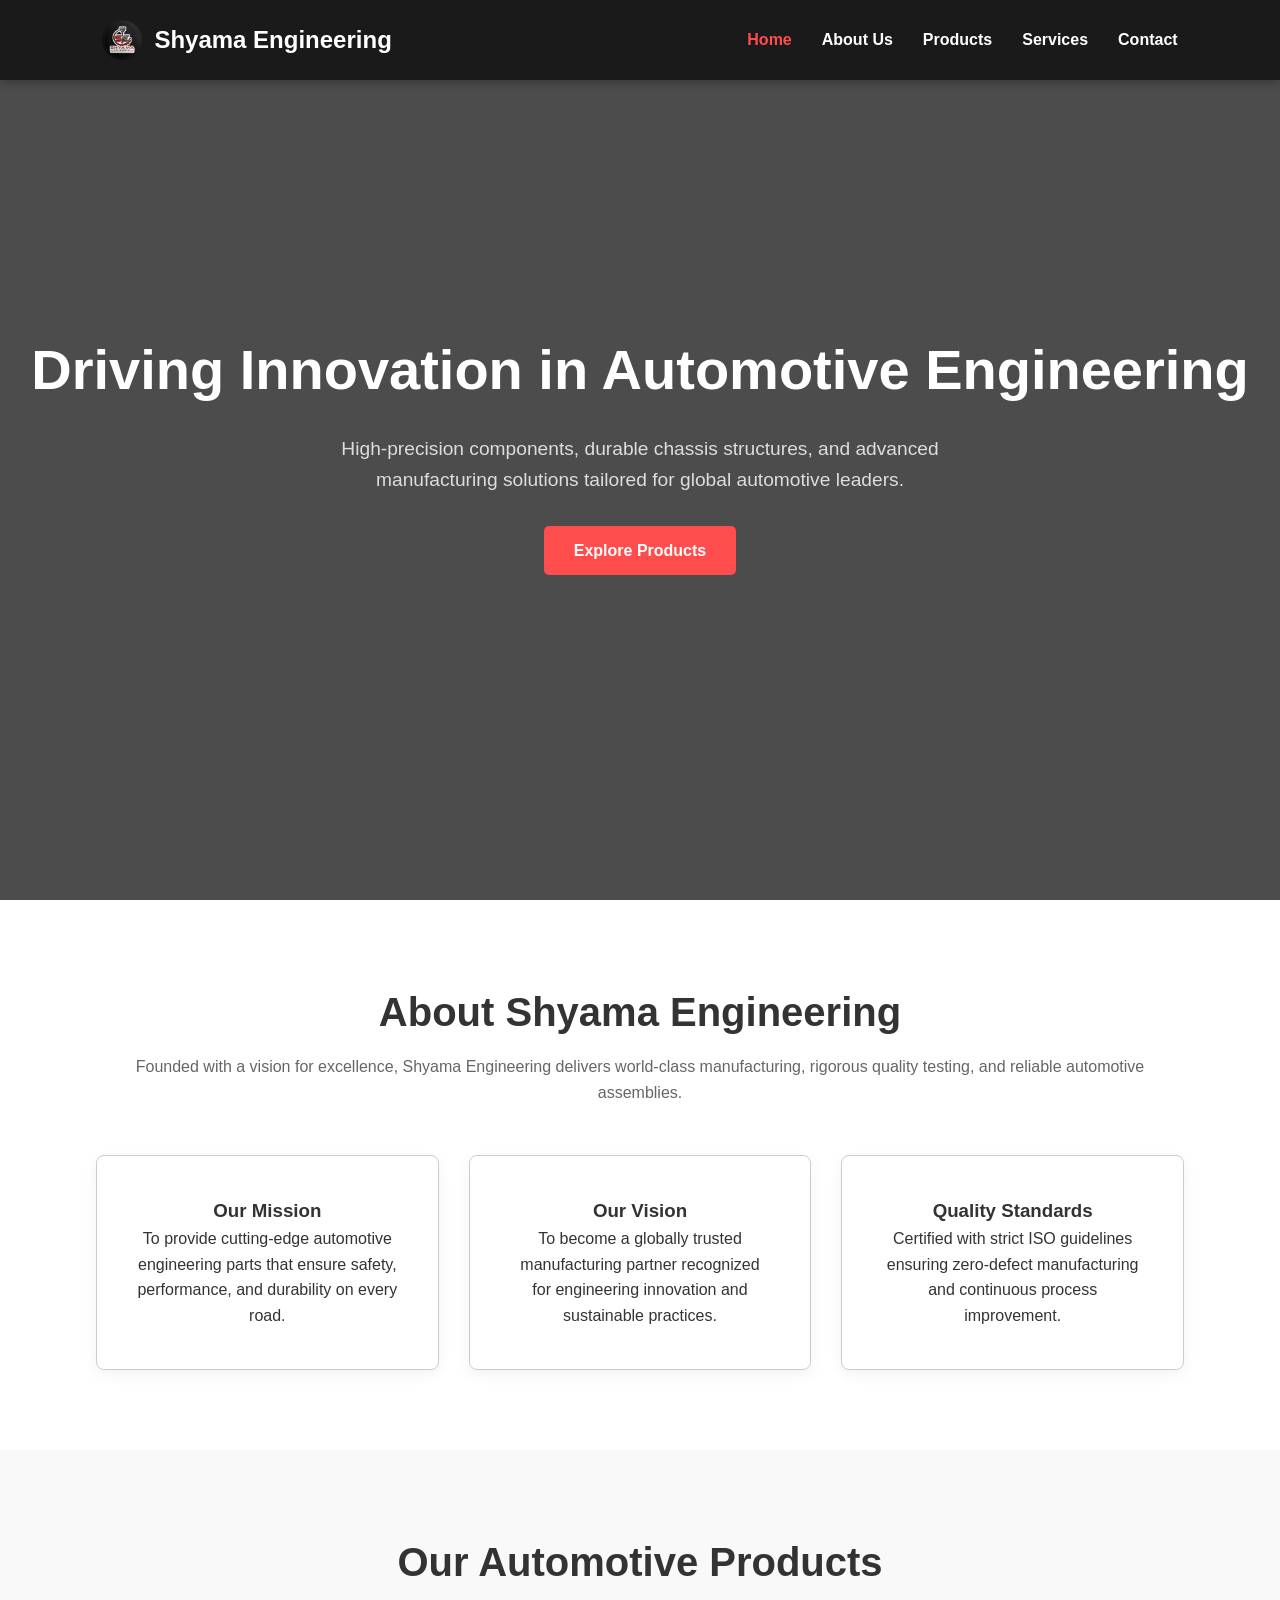
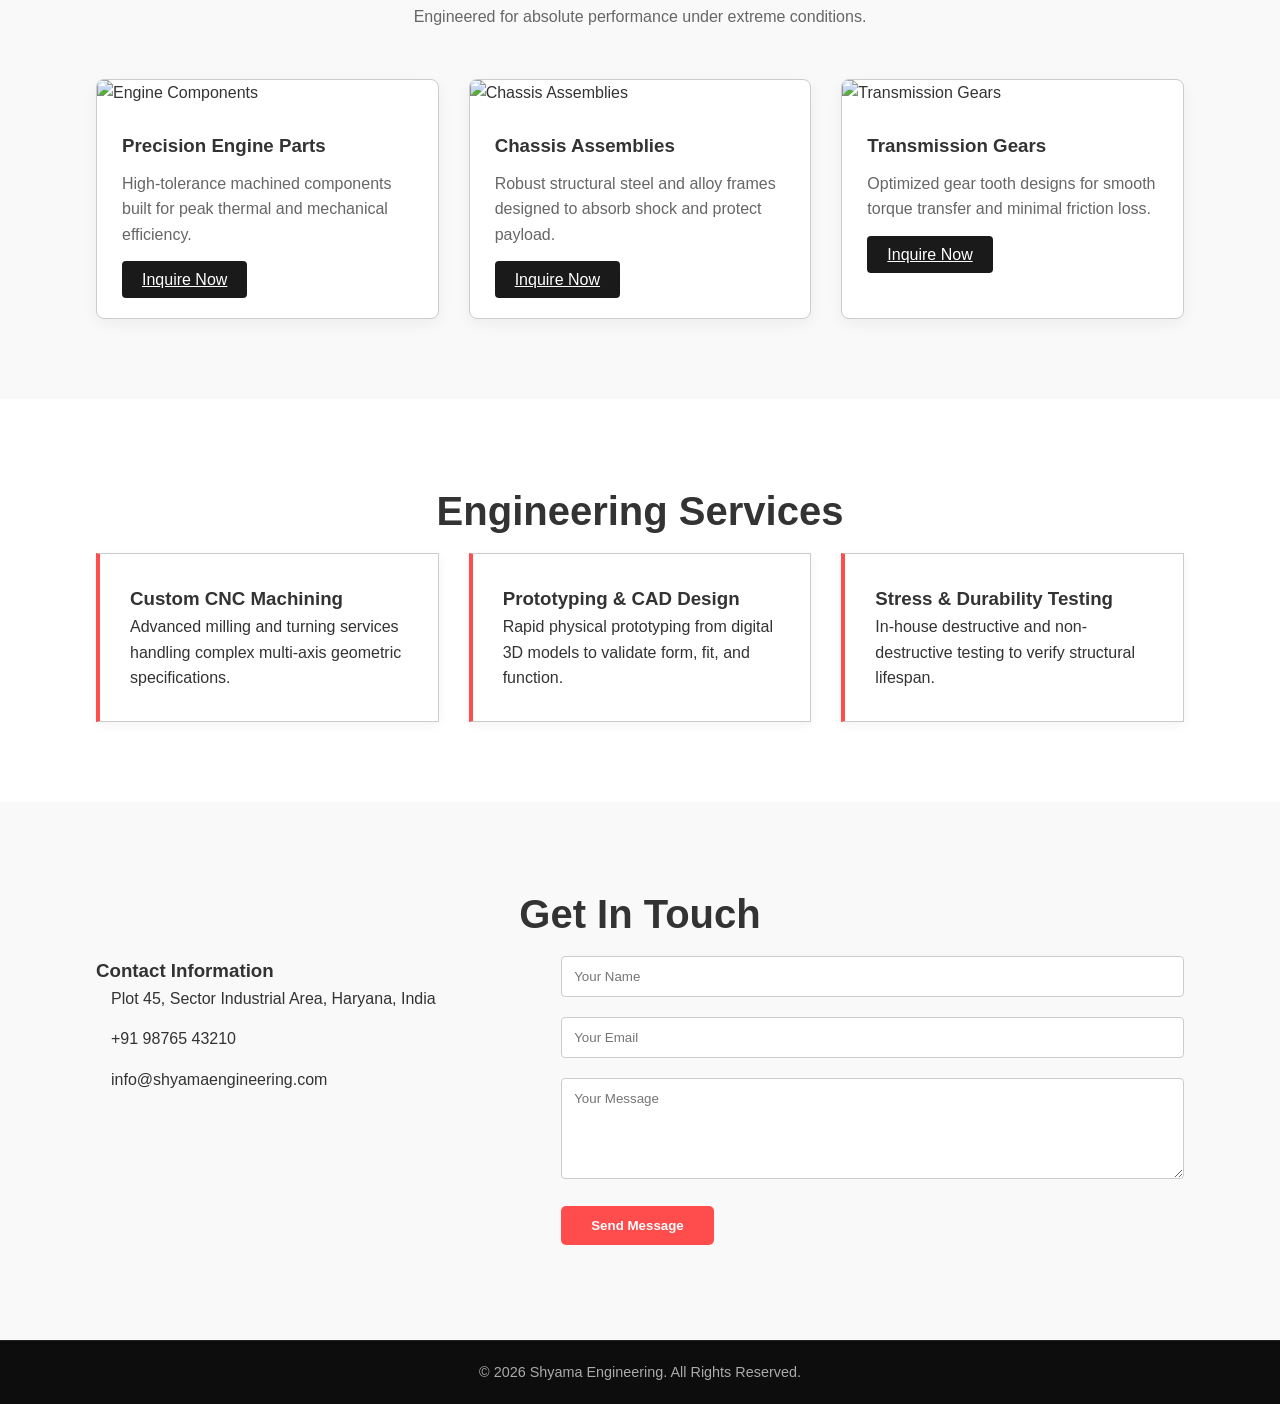
==== index.html @ 7ed0dd25 "company" ====
<!DOCTYPE html>
<html lang="en">
<head>
    <meta charset="UTF-8">
    <meta name="viewport" content="width=device-width, initial-scale=1.0">
    <title>Shyama Engineering | Automotive & Precision Parts</title>
    <link rel="stylesheet" href="shyama.css">
    <link rel="stylesheet" href="https://cloudflare.com">
</head>
<body>
    <!-- Header & Navigation -->
    <header class="navbar">
        <div class="logo">
            <a href="index.html" class="logo-link">
                <img src="logo3.png" alt="Shyama Engineering Logo" class="nav-logo">
                <h2>Shyama Engineering</h2>
            </a>
        </div>
        <nav>
            <ul class="nav-links">
                <li><a href="shyama.html" class="active">Home</a></li>
                <li><a href="about.html">About Us</a></li>
                <li><a href="products.html">Products</a></li>
                <li><a href="services.html">Services</a></li>
                <li><a href="contact.html">Contact</a></li>
            </ul>
        </nav>
        <div class="menu-toggle" id="mobile-menu">
            <i class="fas fa-bars"></i>
        </div>
    </header>

    <!-- Hero Section -->
    <section id="home" class="hero">
        <div class="hero-content">
            <h1>Driving Innovation in Automotive Engineering</h1>
            <p>High-precision components, durable chassis structures, and advanced manufacturing solutions tailored for global automotive leaders.</p>
            <a href="products.html" class="btn-primary">Explore Products</a>
        </div>
    </section>

    <!-- About Section -->
    <section id="about" class="about section-padding">
        <div class="container">
            <h2 class="section-title">About Shyama Engineering</h2>
            <p class="section-desc">Founded with a vision for excellence, Shyama Engineering delivers world-class manufacturing, rigorous quality testing, and reliable automotive assemblies.</p>
            <div class="about-grid">
                <div class="about-card">
                    <i class="fas fa-bullseye"></i>
                    <h3>Our Mission</h3>
                    <p>To provide cutting-edge automotive engineering parts that ensure safety, performance, and durability on every road.</p>
                </div>
                <div class="about-card">
                    <i class="fas fa-eye"></i>
                    <h3>Our Vision</h3>
                    <p>To become a globally trusted manufacturing partner recognized for engineering innovation and sustainable practices.</p>
                </div>
                <div class="about-card">
                    <i class="fas fa-award"></i>
                    <h3>Quality Standards</h3>
                    <p>Certified with strict ISO guidelines ensuring zero-defect manufacturing and continuous process improvement.</p>
                </div>
            </div>
        </div>
    </section>

    <!-- Products Section -->
    <section id="products" class="products section-padding bg-light">
        <div class="container">
            <h2 class="section-title">Our Automotive Products</h2>
            <p class="section-desc">Engineered for absolute performance under extreme conditions.</p>
            <div class="product-grid">
                <div class="product-card">
                    <img src="https://unsplash.com" alt="Engine Components">
                    <div class="product-info">
                        <h3>Precision Engine Parts</h3>
                        <p>High-tolerance machined components built for peak thermal and mechanical efficiency.</p>
                        <a href="contact.html" class="btn-secondary">Inquire Now</a>
                    </div>
                </div>
                <div class="product-card">
                    <img src="https://unsplash.com" alt="Chassis Assemblies">
                    <div class="product-info">
                        <h3>Chassis Assemblies</h3>
                        <p>Robust structural steel and alloy frames designed to absorb shock and protect payload.</p>
                        <a href="contact.html" class="btn-secondary">Inquire Now</a>
                    </div>
                </div>
                <div class="product-card">
                    <img src="https://unsplash.com" alt="Transmission Gears">
                    <div class="product-info">
                        <h3>Transmission Gears</h3>
                        <p>Optimized gear tooth designs for smooth torque transfer and minimal friction loss.</p>
                        <a href="contact.html" class="btn-secondary">Inquire Now</a>
                    </div>
                </div>
            </div>
        </div>
    </section>

    <!-- Services Section -->
    <section id="services" class="services section-padding">
        <div class="container">
            <h2 class="section-title">Engineering Services</h2>
            <div class="services-grid">
                <div class="service-box">
                    <i class="fas fa-cogs"></i>
                    <h3>Custom CNC Machining</h3>
                    <p>Advanced milling and turning services handling complex multi-axis geometric specifications.</p>
                </div>
                <div class="service-box">
                    <i class="fas fa-drafting-compass"></i>
                    <h3>Prototyping & CAD Design</h3>
                    <p>Rapid physical prototyping from digital 3D models to validate form, fit, and function.</p>
                </div>
                <div class="service-box">
                    <i class="fas fa-shield-alt"></i>
                    <h3>Stress & Durability Testing</h3>
                    <p>In-house destructive and non-destructive testing to verify structural lifespan.</p>
                </div>
            </div>
        </div>
    </section>

    <!-- Contact Section -->
    <section id="contact" class="contact section-padding bg-light">
        <div class="container">
            <h2 class="section-title">Get In Touch</h2>
            <div class="contact-wrapper">
                <div class="contact-info">
                    <h3>Contact Information</h3>
                    <p><i class="fas fa-map-marker-alt"></i> Plot 45, Sector Industrial Area, Haryana, India</p>
                    <p><i class="fas fa-phone"></i> +91 98765 43210</p>
                    <p><i class="fas fa-envelope"></i> info@shyamaengineering.com</p>
                </div>
                <form id="contactForm" class="contact-form" onsubmit="handleFormSubmit(event)">
                    <div class="form-group">
                        <input type="text" id="name" placeholder="Your Name" required>
                    </div>
                    <div class="form-group">
                        <input type="email" id="email" placeholder="Your Email" required>
                    </div>
                    <div class="form-group">
                        <textarea id="message" rows="5" placeholder="Your Message" required></textarea>
                    </div>
                    <button type="submit" class="btn-primary">Send Message</button>
                    <p id="formStatus" class="form-status"></p>
                </form>
            </div>
        </div>
    </section>

    <!-- Modal Popup for Inquiries -->
    <div id="inquiryModal" class="modal">
        <div class="modal-content">
            <span class="close-btn" onclick="closeModal()">&times;</span>
            <h2>Product Inquiry</h2>
            <p id="modalProductName"></p>
            <form onsubmit="handleModalSubmit(event)">
                <input type="text" placeholder="Your Name" required>
                <input type="email" placeholder="Your Email" required>
                <textarea placeholder="Specific Requirements / Quantity" rows="3" required></textarea>
                <button type="submit" class="btn-primary">Submit Inquiry</button>
            </form>
        </div>
    </div>

    <!-- Footer -->
    <footer>
        <p>&copy; 2026 Shyama Engineering. All Rights Reserved.</p>
    </footer>

    <script src="shyama.js"></script>
</body>
</html>
---- shyama.css ----
/* --- Core Variables & Reset --- */
/* --- Core Variables & Reset --- */
:root {
    --bg-color: #ffffff;
    --bg-light: #f9f9f9;
    --text-color: #333333;
    --text-light: #666666;
    --navbar-bg: #1a1a1a;
    --card-bg: #ffffff;
    --primary-color: #ff4d4d;
    --primary-hover: #e03b3b;
    --secondary-btn: #1a1a1a;
    --secondary-btn-hover: #333333;
    --border-color: #cccccc;
    --input-bg: #ffffff;
}

/* --- Dark Theme Variables --- */
[data-theme="dark"] {
    --bg-color: #121212;
    --bg-light: #1e1e1e;
    --text-color: #f5f5f5;
    --text-light: #b0b0b0;
    --navbar-bg: #0d0d0d;
    --card-bg: #1e1e1e;
    --secondary-btn: #ff4d4d;
    --secondary-btn-hover: #e03b3b;
    --border-color: #444444;
    --input-bg: #2d2d2d;
}

* { 
    margin: 0; 
    padding: 0; 
    box-sizing: border-box; 
    font-family: 'Segoe UI', Tahoma, Geneva, Verdana, sans-serif; 
    scroll-behavior: smooth; 
    transition: background-color 0.3s ease, color 0.3s ease, border-color 0.3s ease;
}

body { 
    background-color: var(--bg-color); 
    color: var(--text-color); 
    line-height: 1.6; 
}

.bg-light { background-color: var(--bg-light); }
.section-padding { padding: 80px 0; }
.container { width: 85%; max-width: 1200px; margin: auto; }
.section-title { text-align: center; font-size: 2.5rem; margin-bottom: 10px; }
.section-desc { text-align: center; color: var(--text-light); margin-bottom: 50px; }

/* --- Navbar --- */
.navbar { position: fixed; top: 0; left: 0; width: 100%; display: flex; justify-content: space-between; align-items: center; padding: 20px 8%; background: var(--navbar-bg); color: #fff; z-index: 1000; box-shadow: 0 2px 10px rgba(0,0,0,0.3); }
.nav-links { list-style: none; display: flex; gap: 30px; align-items: center; }
.nav-links a { color: #fff; text-decoration: none; font-weight: 600; transition: color 0.3s; }
.nav-links a:hover, .nav-links a.active { color: var(--primary-color); }
.nav-actions { display: flex; align-items: center; gap: 20px; }

/* Theme Button */
.theme-btn { background: none; border: none; color: #fff; font-size: 1.3rem; cursor: pointer; padding: 5px; transition: transform 0.2s ease; }
.theme-btn:hover { transform: scale(1.1); color: var(--primary-color); }
.menu-toggle { display: none; font-size: 1.5rem; cursor: pointer; color: #fff; }

/* --- Hero Section --- */
.hero { height: 100vh; background: linear-gradient(rgba(0,0,0,0.7), rgba(0,0,0,0.7)), url('https://unsplash.com') center/cover no-repeat; display: flex; align-items: center; justify-content: center; text-align: center; color: #fff; padding: 0 20px; }
.hero-content h1 { font-size: 3.5rem; margin-bottom: 20px; }
.hero-content p { font-size: 1.2rem; max-width: 700px; margin: 0 auto 30px; color: #ddd; }
.btn-primary { background: var(--primary-color); color: #fff; padding: 12px 30px; border-radius: 5px; text-decoration: none; font-weight: bold; border: none; cursor: pointer; transition: background 0.3s, transform 0.2s; display: inline-block; }
.btn-primary:hover { background: var(--primary-hover); transform: translateY(-2px); }

/* --- About Section --- */
.about-grid { display: grid; grid-template-columns: repeat(auto-fit, minmax(300px, 1fr)); gap: 30px; }
.about-card { background: var(--card-bg); padding: 40px; text-align: center; border-radius: 8px; box-shadow: 0 5px 15px rgba(0,0,0,0.05); border: 1px solid var(--border-color); }
.about-card:hover { transform: translateY(-5px) !important; }
.about-card i { font-size: 2.5rem; color: var(--primary-color); margin-bottom: 20px; }

/* --- Products Section --- */
.product-grid { display: grid; grid-template-columns: repeat(auto-fit, minmax(320px, 1fr)); gap: 30px; }
.product-card { background: var(--card-bg); border-radius: 8px; overflow: hidden; box-shadow: 0 5px 15px rgba(0,0,0,0.05); border: 1px solid var(--border-color); }
.product-card img { width: 100%; height: 220px; object-fit: cover; }
.product-info { padding: 25px; }
.product-info h3 { margin-bottom: 10px; }
.product-info p { color: var(--text-light); margin-bottom: 20px; }
.btn-secondary { background: var(--secondary-btn); color: #fff; padding: 10px 20px; border: none; border-radius: 4px; cursor: pointer; transition: background 0.3s; }
.btn-secondary:hover { background: var(--secondary-btn-hover); }

/* --- Services Section --- */
.services-grid { display: grid; grid-template-columns: repeat(auto-fit, minmax(300px, 1fr)); gap: 30px; }
.service-box { background: var(--card-bg); padding: 30px; border-left: 4px solid var(--primary-color); box-shadow: 0 3px 10px rgba(0,0,0,0.05); border-top: 1px solid var(--border-color); border-right: 1px solid var(--border-color); border-bottom: 1px solid var(--border-color); }
.service-box i { font-size: 2rem; color: var(--primary-color); margin-bottom: 15px; }

/* --- Contact Section --- */
.contact-wrapper { display: grid; grid-template-columns: 1fr 1.5fr; gap: 50px; }
.contact-info p { margin-bottom: 15px; display: flex; align-items: center; gap: 15px; }
.contact-info i { color: var(--primary-color); }
.contact-form .form-group { margin-bottom: 20px; }
.contact-form input, .contact-form textarea { width: 100%; padding: 12px; border: 1px solid var(--border-color); border-radius: 4px; background-color: var(--input-bg); color: var(--text-color); }
.form-status { margin-top: 15px; color: #2ecc71; font-weight: bold; }

/* --- Modal --- */
.modal { display: none; position: fixed; z-index: 2000; left: 0; top: 0; width: 100%; height: 100%; background: rgba(0,0,0,0.6); align-items: center; justify-content: center; backdrop-filter: blur(3px); }
.modal-content { background: var(--card-bg); color: var(--text-color); padding: 40px; border-radius: 8px; width: 90%; max-width: 500px; position: relative; border: 1px solid var(--border-color); }
.close-btn { position: absolute; right: 20px; top: 15px; font-size: 1.8rem; cursor: pointer; }
.modal-content input, .modal-content textarea { width: 100%; padding: 10px; margin: 10px 0; border: 1px solid var(--border-color); border-radius: 4px; background-color: var(--input-bg); color: var(--text-color); }

/* --- Footer --- */
footer { background: #0d0d0d; color: #aaa; text-align: center; padding: 20px 0; font-size: 0.9rem; border-top: 1px solid #222; }

/* --- Core Scroll Animations (CSS) --- */
.fade-in {
    opacity: 0;
    transform: translateY(20px);
    transition: opacity 0.8s ease-out, transform 0.8s ease-out;
}

.slide-up {
    opacity: 0;
    transform: translateY(40px);
    transition: opacity 0.8s cubic-bezier(0.25, 0.46, 0.45, 0.94), transform 0.8s cubic-bezier(0.25, 0.46, 0.45, 0.94);
}

/* Animation Delays for Grid Elements */
.delay-1 { transition-delay: 0.1s; }
.delay-2 { transition-delay: 0.25s; }
.delay-3 { transition-delay: 0.4s; }

/* Active Class trigger dynamically via JS */
.fade-in.appear, .slide-up.appear {
    opacity: 1;
    transform: translateY(0);
}

/* --- Media Queries --- */
@media(max-width: 768px) {
    .nav-links { display: none; flex-direction: column; position: absolute; top: 75px; left: 0; width: 100%; background: var(--navbar-bg); padding: 20px; text-align: center; box-shadow: 0 5px 10px rgba(0,0,0,0.3); }
    .nav-links.active { display: flex; }
    .menu-toggle { display: block; }
    .contact-wrapper { grid-template-columns: 1fr; }
    .hero-content h1 { font-size: 2.5rem; }
}
.logo-link {
    display: flex;
    align-items: center;
    gap: 12px;
    text-decoration: none;
    color: #fff;
}

.nav-logo{
    height: 40px;
    width: auto;
    border-radius: 50%;
}
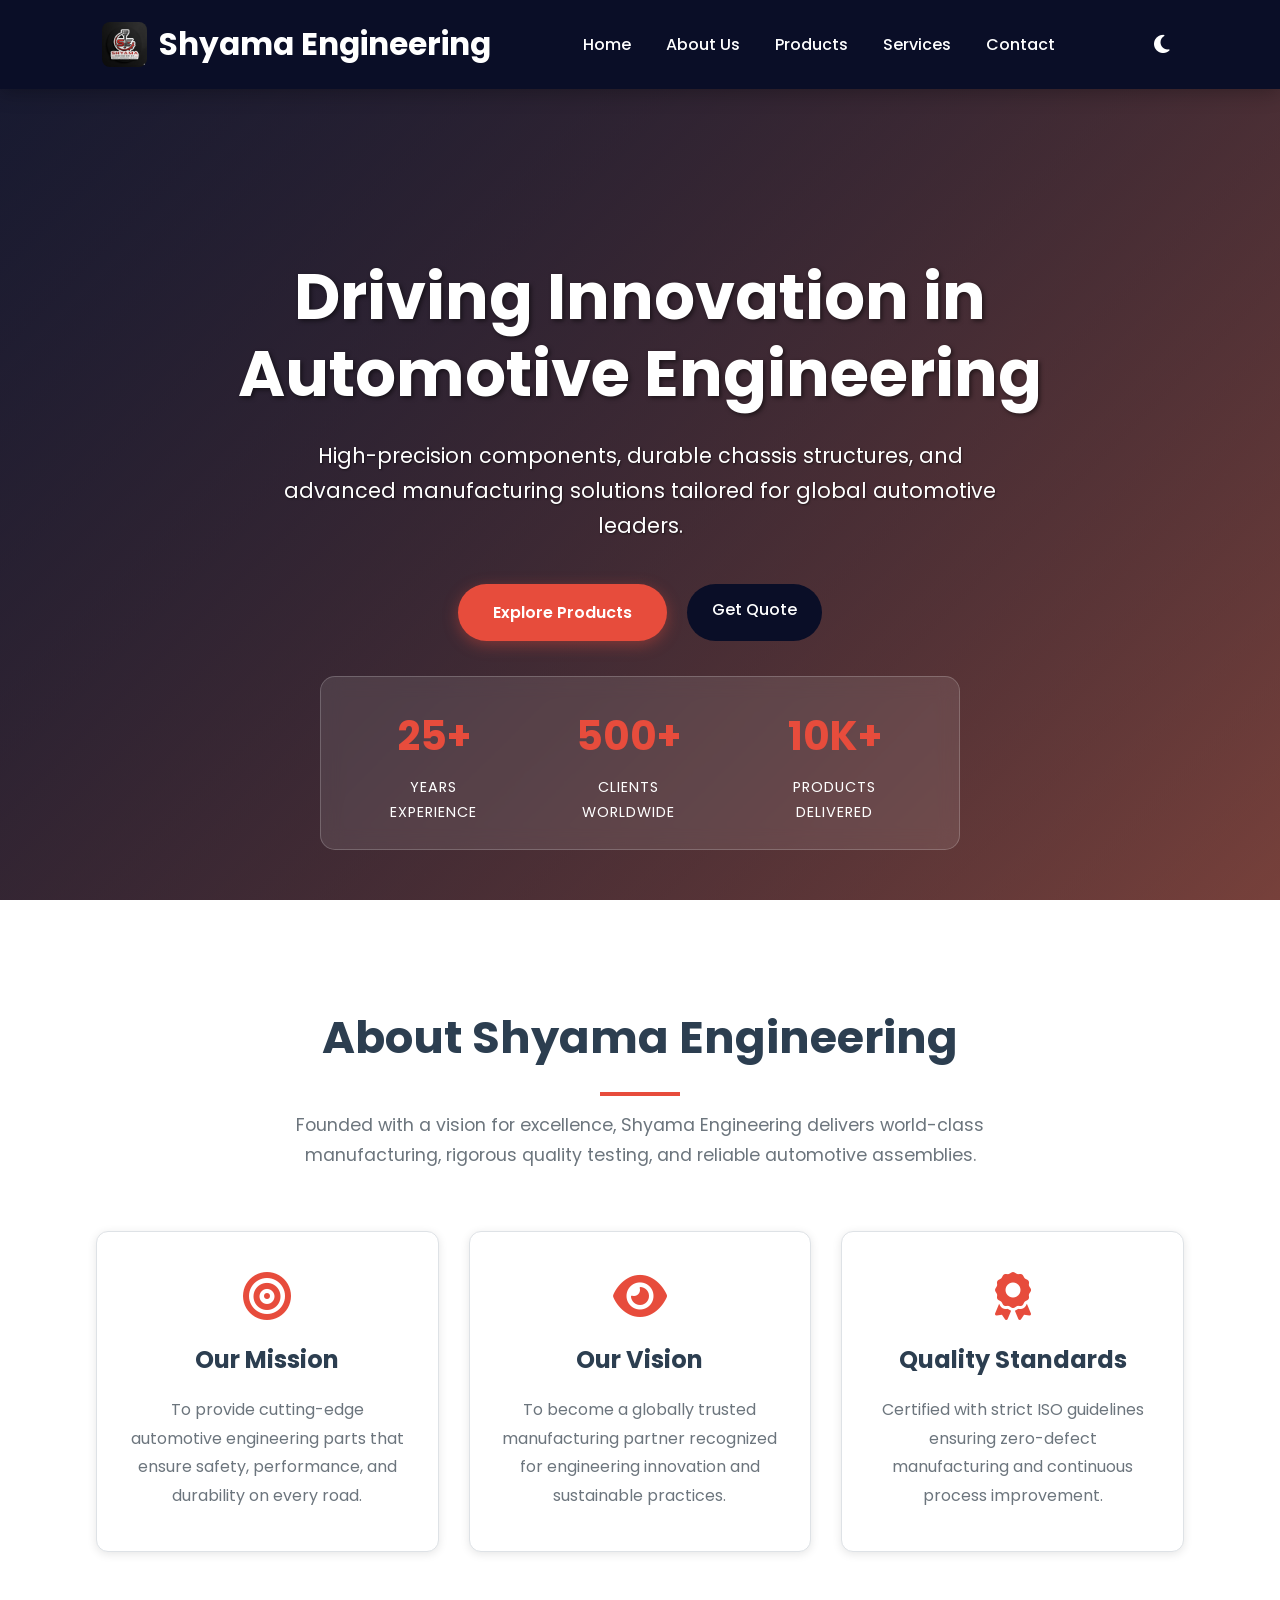
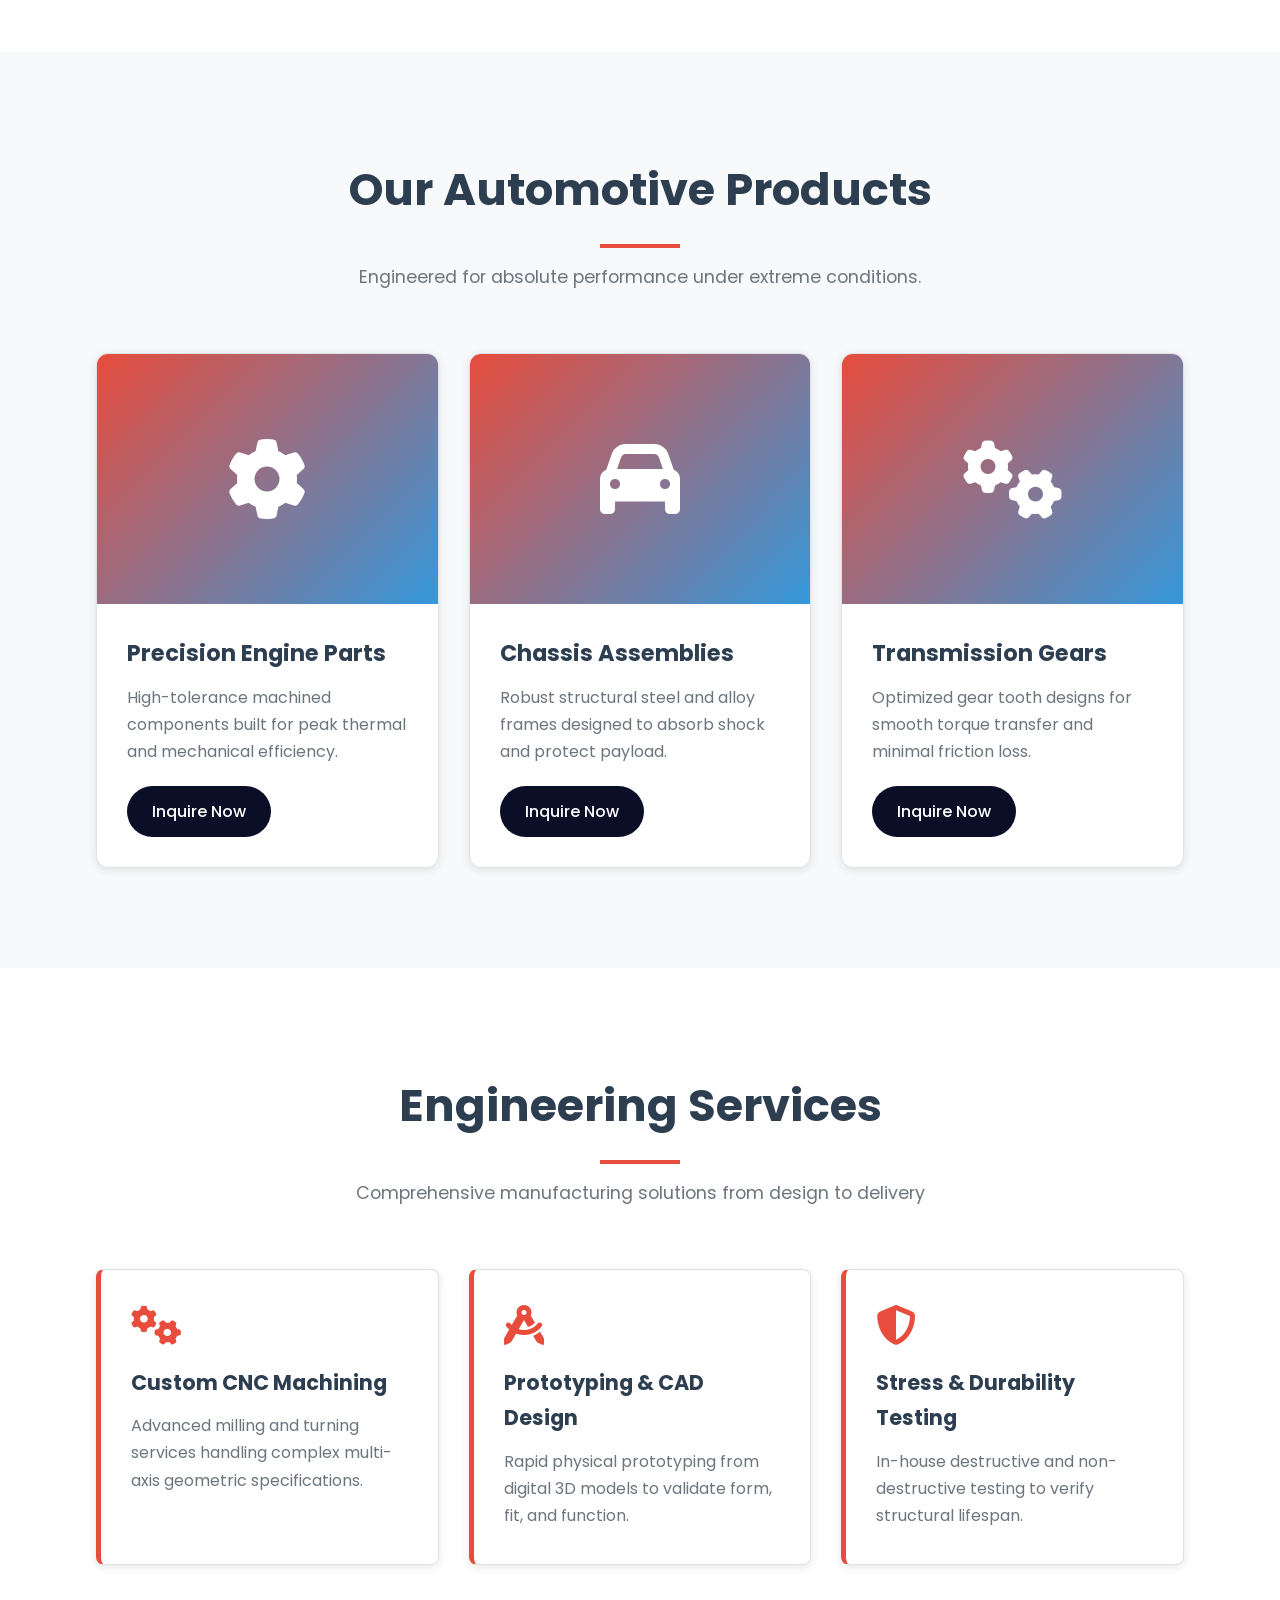
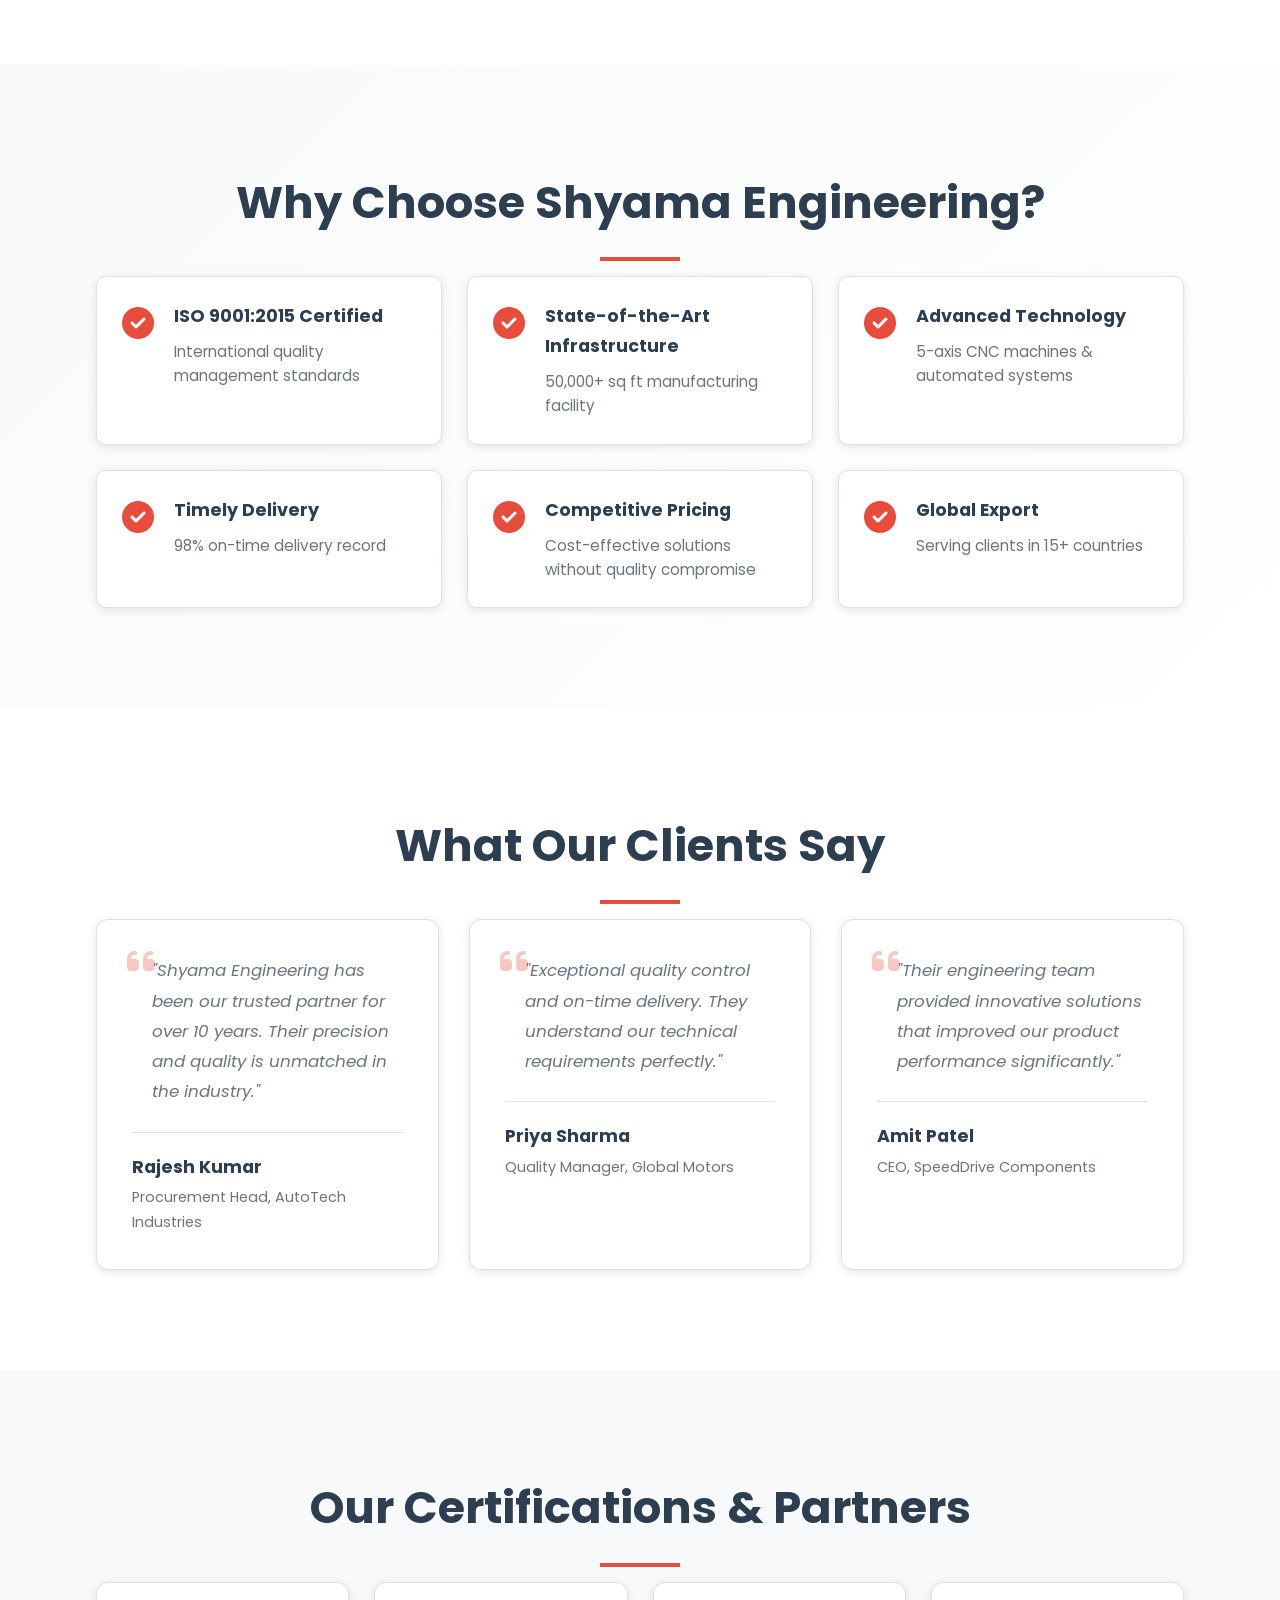
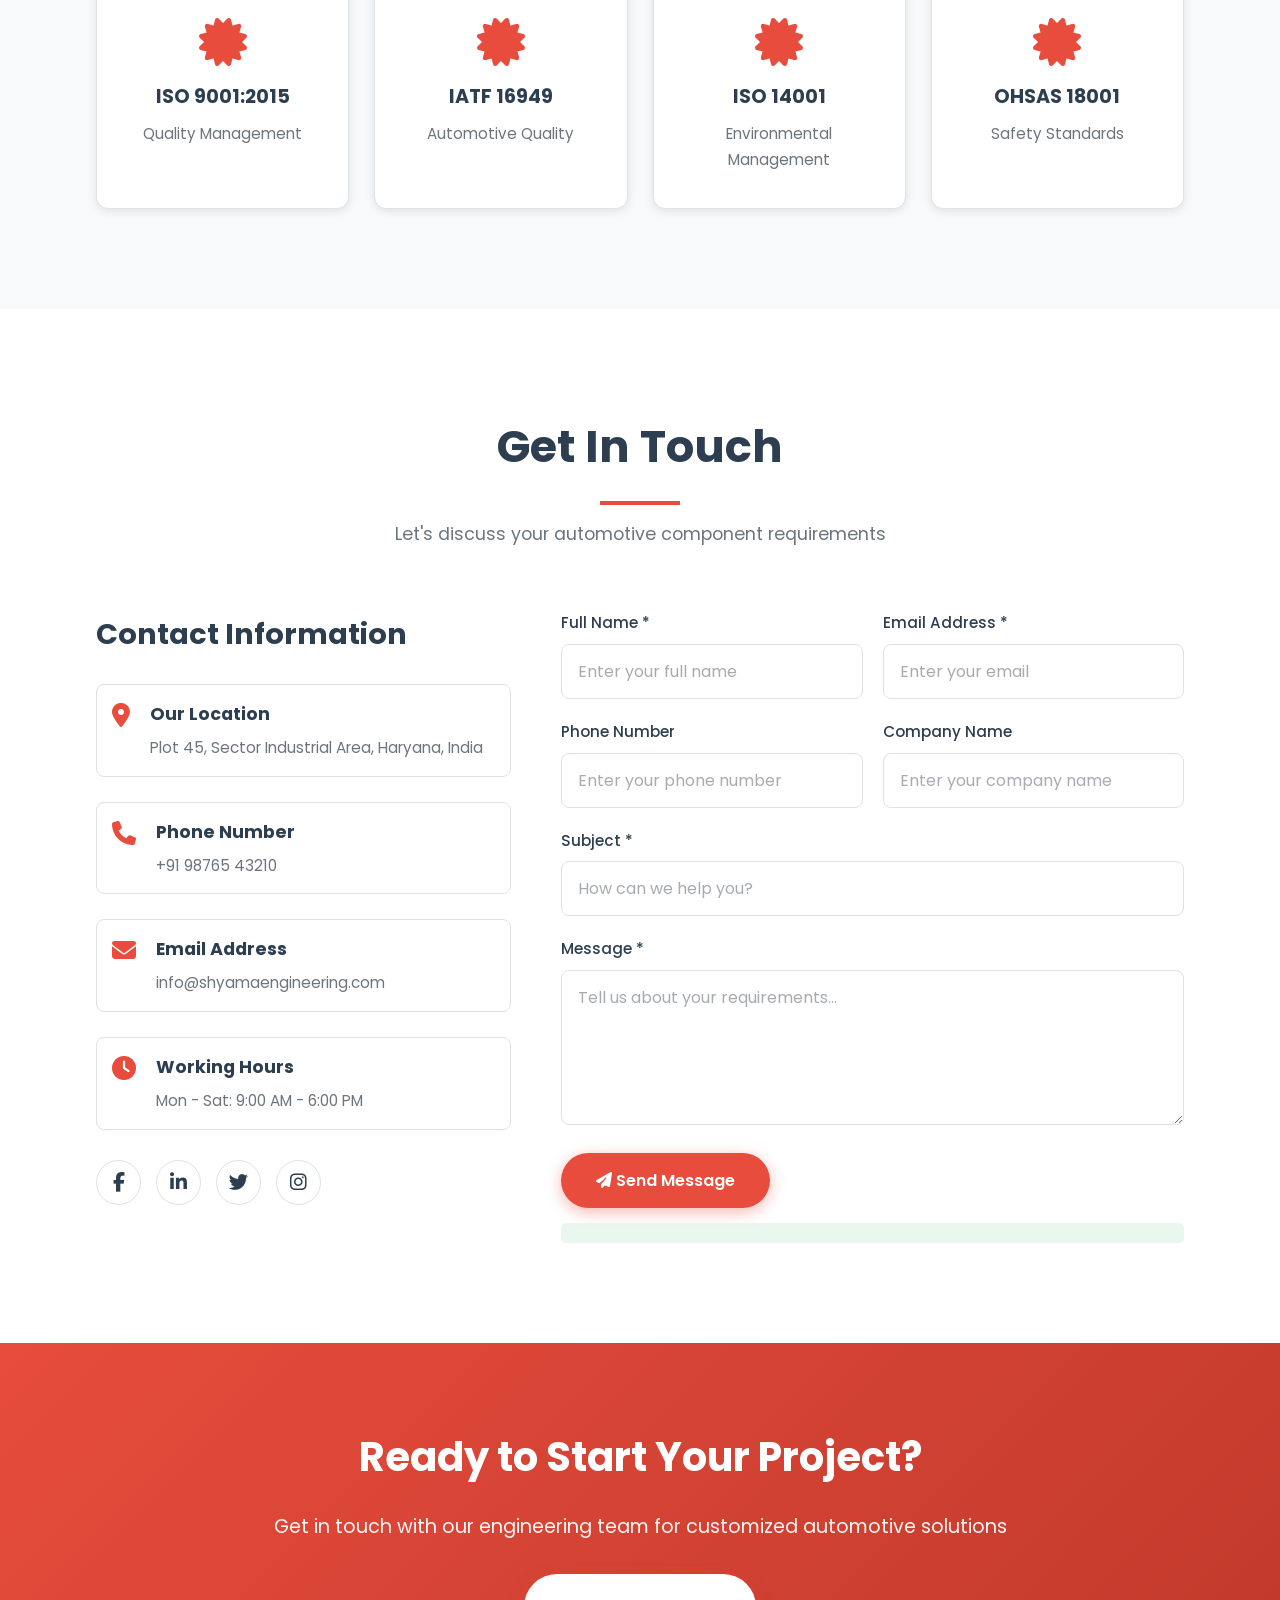
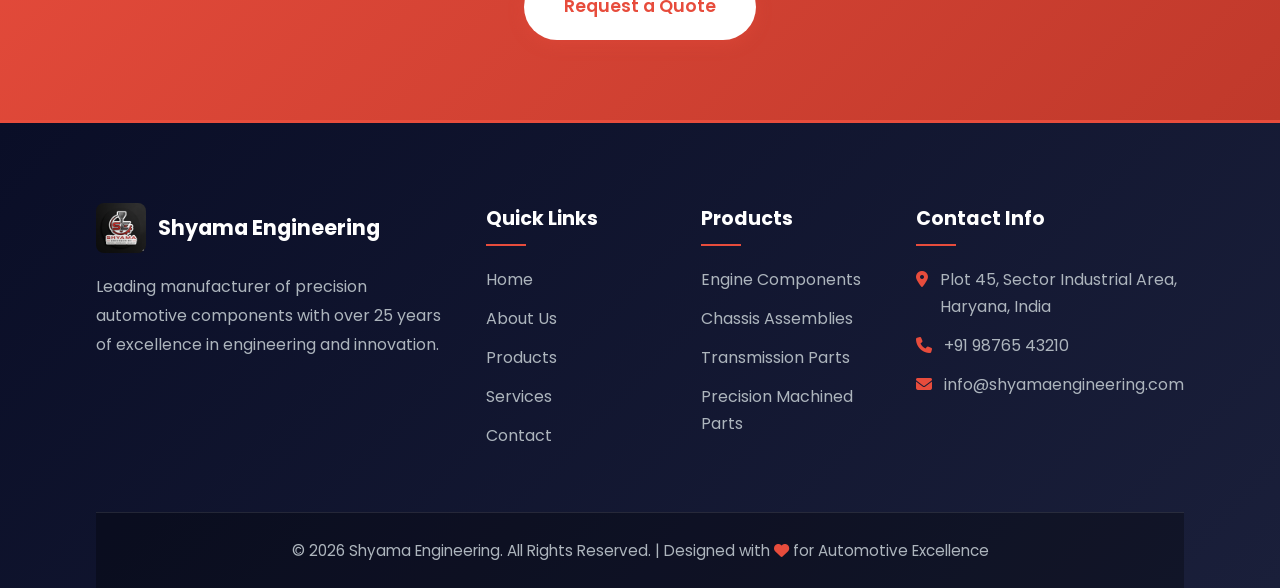
==== commit 26f8760f: "company" ====
--- a/index.html
+++ b/index.html
@@ -3,9 +3,21 @@
 <head>
     <meta charset="UTF-8">
     <meta name="viewport" content="width=device-width, initial-scale=1.0">
-    <title>Shyama Engineering | Automotive & Precision Parts</title>
+    <meta name="description" content="Shyama Engineering - Leading manufacturer of precision automotive components, chassis assemblies, and transmission parts. ISO certified quality for global automotive industry.">
+    <meta name="keywords" content="automotive engineering, precision parts, chassis assemblies, transmission gears, CNC machining, ISO certified, automotive components, manufacturing">
+    <meta name="author" content="Shyama Engineering">
+    <meta property="og:title" content="Shyama Engineering | Automotive & Precision Parts">
+    <meta property="og:description" content="World-class manufacturing of automotive components with ISO certified quality standards.">
+    <meta property="og:type" content="website">
+    <meta property="og:url" content="https://www.shyamaengineering.com">
+    <meta property="og:image" content="logo3.png">
+    <meta name="twitter:card" content="summary_large_image">
+    <title>Shyama Engineering | Automotive & Precision Parts Manufacturer</title>
     <link rel="stylesheet" href="shyama.css">
-    <link rel="stylesheet" href="https://cloudflare.com">
+    <link rel="stylesheet" href="https://cdnjs.cloudflare.com/ajax/libs/font-awesome/6.4.0/css/all.min.css">
+    <link rel="preconnect" href="https://fonts.googleapis.com">
+    <link rel="preconnect" href="https://fonts.gstatic.com" crossorigin>
+    <link href="https://fonts.googleapis.com/css2?family=Poppins:wght@300;400;500;600;700&display=swap" rel="stylesheet">
 </head>
 <body>
     <!-- Header & Navigation -->
@@ -18,24 +30,49 @@
         </div>
         <nav>
             <ul class="nav-links">
-                <li><a href="shyama.html" class="active">Home</a></li>
+                <li><a href="index.html" class="active">Home</a></li>
                 <li><a href="about.html">About Us</a></li>
                 <li><a href="products.html">Products</a></li>
                 <li><a href="services.html">Services</a></li>
                 <li><a href="contact.html">Contact</a></li>
             </ul>
         </nav>
-        <div class="menu-toggle" id="mobile-menu">
-            <i class="fas fa-bars"></i>
+        <div class="nav-actions">
+            <button class="theme-btn" id="theme-toggle" aria-label="Toggle dark mode">
+                <i class="fas fa-moon"></i>
+            </button>
+            <div class="menu-toggle" id="mobile-menu">
+                <span></span>
+                <span></span>
+                <span></span>
+            </div>
         </div>
     </header>
 
     <!-- Hero Section -->
     <section id="home" class="hero">
+        <div class="hero-overlay"></div>
         <div class="hero-content">
             <h1>Driving Innovation in Automotive Engineering</h1>
             <p>High-precision components, durable chassis structures, and advanced manufacturing solutions tailored for global automotive leaders.</p>
-            <a href="products.html" class="btn-primary">Explore Products</a>
+            <div class="hero-buttons">
+                <a href="products.html" class="btn-primary">Explore Products</a>
+                <a href="contact.html" class="btn-secondary">Get Quote</a>
+            </div>
+        </div>
+        <div class="hero-stats">
+            <div class="stat-item">
+                <h3>25+</h3>
+                <p>Years Experience</p>
+            </div>
+            <div class="stat-item">
+                <h3>500+</h3>
+                <p>Clients Worldwide</p>
+            </div>
+            <div class="stat-item">
+                <h3>10K+</h3>
+                <p>Products Delivered</p>
+            </div>
         </div>
     </section>
 
@@ -71,7 +108,9 @@
             <p class="section-desc">Engineered for absolute performance under extreme conditions.</p>
             <div class="product-grid">
                 <div class="product-card">
-                    <img src="https://unsplash.com" alt="Engine Components">
+                    <div class="product-image">
+                        <i class="fas fa-cog"></i>
+                    </div>
                     <div class="product-info">
                         <h3>Precision Engine Parts</h3>
                         <p>High-tolerance machined components built for peak thermal and mechanical efficiency.</p>
@@ -79,7 +118,9 @@
                     </div>
                 </div>
                 <div class="product-card">
-                    <img src="https://unsplash.com" alt="Chassis Assemblies">
+                    <div class="product-image">
+                        <i class="fas fa-car"></i>
+                    </div>
                     <div class="product-info">
                         <h3>Chassis Assemblies</h3>
                         <p>Robust structural steel and alloy frames designed to absorb shock and protect payload.</p>
@@ -87,7 +128,9 @@
                     </div>
                 </div>
                 <div class="product-card">
-                    <img src="https://unsplash.com" alt="Transmission Gears">
+                    <div class="product-image">
+                        <i class="fas fa-cogs"></i>
+                    </div>
                     <div class="product-info">
                         <h3>Transmission Gears</h3>
                         <p>Optimized gear tooth designs for smooth torque transfer and minimal friction loss.</p>
@@ -102,6 +145,7 @@
     <section id="services" class="services section-padding">
         <div class="container">
             <h2 class="section-title">Engineering Services</h2>
+            <p class="section-desc">Comprehensive manufacturing solutions from design to delivery</p>
             <div class="services-grid">
                 <div class="service-box">
                     <i class="fas fa-cogs"></i>
@@ -122,30 +166,219 @@
         </div>
     </section>
 
+    <!-- Why Choose Us Section -->
+    <section class="why-us section-padding bg-light">
+        <div class="container">
+            <h2 class="section-title">Why Choose Shyama Engineering?</h2>
+            <div class="features-grid">
+                <div class="feature-item">
+                    <i class="fas fa-check-circle"></i>
+                    <div>
+                        <h4>ISO 9001:2015 Certified</h4>
+                        <p>International quality management standards</p>
+                    </div>
+                </div>
+                <div class="feature-item">
+                    <i class="fas fa-check-circle"></i>
+                    <div>
+                        <h4>State-of-the-Art Infrastructure</h4>
+                        <p>50,000+ sq ft manufacturing facility</p>
+                    </div>
+                </div>
+                <div class="feature-item">
+                    <i class="fas fa-check-circle"></i>
+                    <div>
+                        <h4>Advanced Technology</h4>
+                        <p>5-axis CNC machines & automated systems</p>
+                    </div>
+                </div>
+                <div class="feature-item">
+                    <i class="fas fa-check-circle"></i>
+                    <div>
+                        <h4>Timely Delivery</h4>
+                        <p>98% on-time delivery record</p>
+                    </div>
+                </div>
+                <div class="feature-item">
+                    <i class="fas fa-check-circle"></i>
+                    <div>
+                        <h4>Competitive Pricing</h4>
+                        <p>Cost-effective solutions without quality compromise</p>
+                    </div>
+                </div>
+                <div class="feature-item">
+                    <i class="fas fa-check-circle"></i>
+                    <div>
+                        <h4>Global Export</h4>
+                        <p>Serving clients in 15+ countries</p>
+                    </div>
+                </div>
+            </div>
+        </div>
+    </section>
+
+    <!-- Testimonials Section -->
+    <section class="testimonials section-padding">
+        <div class="container">
+            <h2 class="section-title">What Our Clients Say</h2>
+            <div class="testimonials-grid">
+                <div class="testimonial-card">
+                    <div class="testimonial-content">
+                        <i class="fas fa-quote-left"></i>
+                        <p>"Shyama Engineering has been our trusted partner for over 10 years. Their precision and quality is unmatched in the industry."</p>
+                    </div>
+                    <div class="testimonial-author">
+                        <div class="author-info">
+                            <h4>Rajesh Kumar</h4>
+                            <p>Procurement Head, AutoTech Industries</p>
+                        </div>
+                    </div>
+                </div>
+                <div class="testimonial-card">
+                    <div class="testimonial-content">
+                        <i class="fas fa-quote-left"></i>
+                        <p>"Exceptional quality control and on-time delivery. They understand our technical requirements perfectly."</p>
+                    </div>
+                    <div class="testimonial-author">
+                        <div class="author-info">
+                            <h4>Priya Sharma</h4>
+                            <p>Quality Manager, Global Motors</p>
+                        </div>
+                    </div>
+                </div>
+                <div class="testimonial-card">
+                    <div class="testimonial-content">
+                        <i class="fas fa-quote-left"></i>
+                        <p>"Their engineering team provided innovative solutions that improved our product performance significantly."</p>
+                    </div>
+                    <div class="testimonial-author">
+                        <div class="author-info">
+                            <h4>Amit Patel</h4>
+                            <p>CEO, SpeedDrive Components</p>
+                        </div>
+                    </div>
+                </div>
+            </div>
+        </div>
+    </section>
+
+    <!-- Certifications Section -->
+    <section class="certifications section-padding bg-light">
+        <div class="container">
+            <h2 class="section-title">Our Certifications & Partners</h2>
+            <div class="certifications-grid">
+                <div class="certification-item">
+                    <i class="fas fa-certificate"></i>
+                    <h4>ISO 9001:2015</h4>
+                    <p>Quality Management</p>
+                </div>
+                <div class="certification-item">
+                    <i class="fas fa-certificate"></i>
+                    <h4>IATF 16949</h4>
+                    <p>Automotive Quality</p>
+                </div>
+                <div class="certification-item">
+                    <i class="fas fa-certificate"></i>
+                    <h4>ISO 14001</h4>
+                    <p>Environmental Management</p>
+                </div>
+                <div class="certification-item">
+                    <i class="fas fa-certificate"></i>
+                    <h4>OHSAS 18001</h4>
+                    <p>Safety Standards</p>
+                </div>
+            </div>
+        </div>
+    </section>
+
     <!-- Contact Section -->
-    <section id="contact" class="contact section-padding bg-light">
+    <section id="contact" class="contact section-padding">
         <div class="container">
             <h2 class="section-title">Get In Touch</h2>
+            <p class="section-desc">Let's discuss your automotive component requirements</p>
             <div class="contact-wrapper">
                 <div class="contact-info">
                     <h3>Contact Information</h3>
-                    <p><i class="fas fa-map-marker-alt"></i> Plot 45, Sector Industrial Area, Haryana, India</p>
-                    <p><i class="fas fa-phone"></i> +91 98765 43210</p>
-                    <p><i class="fas fa-envelope"></i> info@shyamaengineering.com</p>
+                    <div class="info-item">
+                        <i class="fas fa-map-marker-alt"></i>
+                        <div>
+                            <h4>Our Location</h4>
+                            <p>Plot 45, Sector Industrial Area, Haryana, India</p>
+                        </div>
+                    </div>
+                    <div class="info-item">
+                        <i class="fas fa-phone"></i>
+                        <div>
+                            <h4>Phone Number</h4>
+                            <p><a href="tel:+919876543210">+91 98765 43210</a></p>
+                        </div>
+                    </div>
+                    <div class="info-item">
+                        <i class="fas fa-envelope"></i>
+                        <div>
+                            <h4>Email Address</h4>
+                            <p><a href="mailto:info@shyamaengineering.com">info@shyamaengineering.com</a></p>
+                        </div>
+                    </div>
+                    <div class="info-item">
+                        <i class="fas fa-clock"></i>
+                        <div>
+                            <h4>Working Hours</h4>
+                            <p>Mon - Sat: 9:00 AM - 6:00 PM</p>
+                        </div>
+                    </div>
+                    <div class="social-links">
+                        <a href="#" aria-label="Facebook"><i class="fab fa-facebook-f"></i></a>
+                        <a href="#" aria-label="LinkedIn"><i class="fab fa-linkedin-in"></i></a>
+                        <a href="#" aria-label="Twitter"><i class="fab fa-twitter"></i></a>
+                        <a href="#" aria-label="Instagram"><i class="fab fa-instagram"></i></a>
+                    </div>
                 </div>
                 <form id="contactForm" class="contact-form" onsubmit="handleFormSubmit(event)">
+                    <div class="form-row">
+                        <div class="form-group">
+                            <label for="name">Full Name *</label>
+                            <input type="text" id="name" name="name" placeholder="Enter your full name" required>
+                        </div>
+                        <div class="form-group">
+                            <label for="email">Email Address *</label>
+                            <input type="email" id="email" name="email" placeholder="Enter your email" required>
+                        </div>
+                    </div>
+                    <div class="form-row">
+                        <div class="form-group">
+                            <label for="phone">Phone Number</label>
+                            <input type="tel" id="phone" name="phone" placeholder="Enter your phone number">
+                        </div>
+                        <div class="form-group">
+                            <label for="company">Company Name</label>
+                            <input type="text" id="company" name="company" placeholder="Enter your company name">
+                        </div>
+                    </div>
                     <div class="form-group">
-                        <input type="text" id="name" placeholder="Your Name" required>
+                        <label for="subject">Subject *</label>
+                        <input type="text" id="subject" name="subject" placeholder="How can we help you?" required>
                     </div>
                     <div class="form-group">
-                        <input type="email" id="email" placeholder="Your Email" required>
-                    </div>
-                    <div class="form-group">
-                        <textarea id="message" rows="5" placeholder="Your Message" required></textarea>
-                    </div>
-                    <button type="submit" class="btn-primary">Send Message</button>
+                        <label for="message">Message *</label>
+                        <textarea id="message" name="message" rows="5" placeholder="Tell us about your requirements..." required></textarea>
+                    </div>
+                    <button type="submit" class="btn-primary">
+                        <i class="fas fa-paper-plane"></i> Send Message
+                    </button>
                     <p id="formStatus" class="form-status"></p>
                 </form>
+            </div>
+        </div>
+    </section>
+
+    <!-- Call to Action Section -->
+    <section class="cta-section">
+        <div class="container">
+            <div class="cta-content">
+                <h2>Ready to Start Your Project?</h2>
+                <p>Get in touch with our engineering team for customized automotive solutions</p>
+                <a href="contact.html" class="btn-primary">Request a Quote</a>
             </div>
         </div>
     </section>
@@ -157,19 +390,102 @@
             <h2>Product Inquiry</h2>
             <p id="modalProductName"></p>
             <form onsubmit="handleModalSubmit(event)">
-                <input type="text" placeholder="Your Name" required>
-                <input type="email" placeholder="Your Email" required>
-                <textarea placeholder="Specific Requirements / Quantity" rows="3" required></textarea>
+                <div class="form-group">
+                    <label for="modalName">Your Name *</label>
+                    <input type="text" id="modalName" placeholder="Enter your name" required>
+                </div>
+                <div class="form-group">
+                    <label for="modalEmail">Your Email *</label>
+                    <input type="email" id="modalEmail" placeholder="Enter your email" required>
+                </div>
+                <div class="form-group">
+                    <label for="modalRequirements">Specific Requirements / Quantity *</label>
+                    <textarea id="modalRequirements" rows="3" placeholder="Describe your requirements..." required></textarea>
+                </div>
                 <button type="submit" class="btn-primary">Submit Inquiry</button>
             </form>
         </div>
     </div>
 
     <!-- Footer -->
-    <footer>
-        <p>&copy; 2026 Shyama Engineering. All Rights Reserved.</p>
+    <footer class="footer">
+        <div class="container">
+            <div class="footer-grid">
+                <div class="footer-col">
+                    <div class="footer-logo">
+                        <img src="logo3.png" alt="Shyama Engineering Logo">
+                        <h3>Shyama Engineering</h3>
+                    </div>
+                    <p>Leading manufacturer of precision automotive components with over 25 years of excellence in engineering and innovation.</p>
+                </div>
+                <div class="footer-col">
+                    <h4>Quick Links</h4>
+                    <ul>
+                        <li><a href="index.html">Home</a></li>
+                        <li><a href="about.html">About Us</a></li>
+                        <li><a href="products.html">Products</a></li>
+                        <li><a href="services.html">Services</a></li>
+                        <li><a href="contact.html">Contact</a></li>
+                    </ul>
+                </div>
+                <div class="footer-col">
+                    <h4>Products</h4>
+                    <ul>
+                        <li><a href="products.html">Engine Components</a></li>
+                        <li><a href="products.html">Chassis Assemblies</a></li>
+                        <li><a href="products.html">Transmission Parts</a></li>
+                        <li><a href="products.html">Precision Machined Parts</a></li>
+                    </ul>
+                </div>
+                <div class="footer-col">
+                    <h4>Contact Info</h4>
+                    <ul class="contact-info-list">
+                        <li>
+                            <i class="fas fa-map-marker-alt"></i>
+                            <span>Plot 45, Sector Industrial Area, Haryana, India</span>
+                        </li>
+                        <li>
+                            <i class="fas fa-phone"></i>
+                            <a href="tel:+919876543210">+91 98765 43210</a>
+                        </li>
+                        <li>
+                            <i class="fas fa-envelope"></i>
+                            <a href="mailto:info@shyamaengineering.com">info@shyamaengineering.com</a>
+                        </li>
+                    </ul>
+                </div>
+            </div>
+            <div class="footer-bottom">
+                <p>&copy; 2026 Shyama Engineering. All Rights Reserved. | Designed with <i class="fas fa-heart"></i> for Automotive Excellence</p>
+            </div>
+        </div>
     </footer>
 
     <script src="shyama.js"></script>
+    
+    <!-- Schema.org structured data for better SEO -->
+    <script type="application/ld+json">
+    {
+        "@context": "https://schema.org",
+        "@type": "Organization",
+        "name": "Shyama Engineering",
+        "description": "Leading manufacturer of precision automotive components",
+        "url": "https://www.shyamaengineering.com",
+        "logo": "logo3.png",
+        "contactPoint": {
+            "@type": "ContactPoint",
+            "telephone": "+91-98765-43210",
+            "contactType": "sales",
+            "areaServed": "IN",
+            "availableLanguage": "English"
+        },
+        "address": {
+            "@type": "PostalAddress",
+            "streetAddress": "Plot 45, Sector Industrial Area",
+            "addressLocality": "Haryana",
+            "addressCountry": "IN"
+        }
+    }
+    </script>
 </body>
-</html>
+</html>
--- a/shyama.css
+++ b/shyama.css
@@ -1,39 +1,41 @@
-/* --- Core Variables & Reset --- */
 /* --- Core Variables & Reset --- */
 :root {
     --bg-color: #ffffff;
-    --bg-light: #f9f9f9;
-    --text-color: #333333;
-    --text-light: #666666;
-    --navbar-bg: #1a1a1a;
+    --bg-light: #f8f9fa;
+    --text-color: #2c3e50;
+    --text-light: #6c757d;
+    --navbar-bg: #0a0e27;
     --card-bg: #ffffff;
-    --primary-color: #ff4d4d;
-    --primary-hover: #e03b3b;
-    --secondary-btn: #1a1a1a;
-    --secondary-btn-hover: #333333;
-    --border-color: #cccccc;
+    --primary-color: #e74c3c;
+    --primary-hover: #c0392b;
+    --secondary-btn: #0a0e27;
+    --secondary-btn-hover: #1a1f3a;
+    --border-color: #dee2e6;
     --input-bg: #ffffff;
+    --accent-color: #3498db;
+    --shadow: 0 2px 10px rgba(0,0,0,0.1);
+    --shadow-hover: 0 5px 20px rgba(0,0,0,0.15);
 }
 
 /* --- Dark Theme Variables --- */
 [data-theme="dark"] {
-    --bg-color: #121212;
-    --bg-light: #1e1e1e;
-    --text-color: #f5f5f5;
-    --text-light: #b0b0b0;
-    --navbar-bg: #0d0d0d;
-    --card-bg: #1e1e1e;
-    --secondary-btn: #ff4d4d;
-    --secondary-btn-hover: #e03b3b;
-    --border-color: #444444;
-    --input-bg: #2d2d2d;
+    --bg-color: #0f1419;
+    --bg-light: #1a1f2e;
+    --text-color: #e9ecef;
+    --text-light: #adb5bd;
+    --navbar-bg: #05070a;
+    --card-bg: #1a1f2e;
+    --secondary-btn: #e74c3c;
+    --secondary-btn-hover: #c0392b;
+    --border-color: #2d3748;
+    --input-bg: #2d3748;
 }
 
 * { 
     margin: 0; 
     padding: 0; 
     box-sizing: border-box; 
-    font-family: 'Segoe UI', Tahoma, Geneva, Verdana, sans-serif; 
+    font-family: 'Poppins', 'Segoe UI', Tahoma, Geneva, Verdana, sans-serif; 
     scroll-behavior: smooth; 
     transition: background-color 0.3s ease, color 0.3s ease, border-color 0.3s ease;
 }
@@ -41,73 +43,1027 @@
 body { 
     background-color: var(--bg-color); 
     color: var(--text-color); 
-    line-height: 1.6; 
+    line-height: 1.7; 
+    overflow-x: hidden;
 }
 
 .bg-light { background-color: var(--bg-light); }
-.section-padding { padding: 80px 0; }
+.section-padding { padding: 100px 0; }
 .container { width: 85%; max-width: 1200px; margin: auto; }
-.section-title { text-align: center; font-size: 2.5rem; margin-bottom: 10px; }
-.section-desc { text-align: center; color: var(--text-light); margin-bottom: 50px; }
-
-/* --- Navbar --- */
-.navbar { position: fixed; top: 0; left: 0; width: 100%; display: flex; justify-content: space-between; align-items: center; padding: 20px 8%; background: var(--navbar-bg); color: #fff; z-index: 1000; box-shadow: 0 2px 10px rgba(0,0,0,0.3); }
-.nav-links { list-style: none; display: flex; gap: 30px; align-items: center; }
-.nav-links a { color: #fff; text-decoration: none; font-weight: 600; transition: color 0.3s; }
-.nav-links a:hover, .nav-links a.active { color: var(--primary-color); }
-.nav-actions { display: flex; align-items: center; gap: 20px; }
+.section-title { text-align: center; font-size: 2.8rem; margin-bottom: 15px; font-weight: 700; color: var(--text-color); position: relative; padding-bottom: 20px; }
+.section-title::after { content: ''; position: absolute; bottom: 0; left: 50%; transform: translateX(-50%); width: 80px; height: 4px; background: var(--primary-color); }
+.section-desc { text-align: center; color: var(--text-light); margin-bottom: 60px; font-size: 1.1rem; max-width: 700px; margin-left: auto; margin-right: auto; }
+
+/* --- Logo & Navigation --- */
+.logo-link {
+    display: flex;
+    align-items: center;
+    gap: 12px;
+    text-decoration: none;
+    color: #fff;
+    font-weight: 700;
+    font-size: 1.3rem;
+}
+
+.nav-logo {
+    height: 45px;
+    width: auto;
+    border-radius: 8px;
+}
+
+.navbar { 
+    position: fixed; 
+    top: 0; 
+    left: 0; 
+    width: 100%; 
+    display: flex; 
+    justify-content: space-between; 
+    align-items: center; 
+    padding: 18px 8%; 
+    background: var(--navbar-bg); 
+    color: #fff; 
+    z-index: 1000; 
+    box-shadow: 0 2px 20px rgba(0,0,0,0.3);
+    transition: all 0.3s ease;
+}
+
+.navbar.scrolled {
+    padding: 12px 8%;
+    background: rgba(10, 14, 39, 0.95);
+    backdrop-filter: blur(10px);
+}
+
+.nav-links { 
+    list-style: none; 
+    display: flex; 
+    gap: 35px; 
+    align-items: center; 
+}
+
+.nav-links a { 
+    color: #fff; 
+    text-decoration: none; 
+    font-weight: 500; 
+    transition: all 0.3s; 
+    position: relative;
+    padding: 5px 0;
+}
+
+.nav-links a::after {
+    content: '';
+    position: absolute;
+    bottom: 0;
+    left: 0;
+    width: 0;
+    height: 2px;
+    background: var(--primary-color);
+    transition: width 0.3s ease;
+}
+
+.nav-links a:hover::after,
+.nav-links a.active::after {
+    width: 100%;
+}
+
+.nav-links a:hover, 
+.nav-links a.active { 
+    color: var(--primary-color); 
+}
+
+.nav-actions { 
+    display: flex; 
+    align-items: center; 
+    gap: 20px; 
+}
 
 /* Theme Button */
-.theme-btn { background: none; border: none; color: #fff; font-size: 1.3rem; cursor: pointer; padding: 5px; transition: transform 0.2s ease; }
-.theme-btn:hover { transform: scale(1.1); color: var(--primary-color); }
-.menu-toggle { display: none; font-size: 1.5rem; cursor: pointer; color: #fff; }
+.theme-btn { 
+    background: none; 
+    border: none; 
+    color: #fff; 
+    font-size: 1.3rem; 
+    cursor: pointer; 
+    padding: 8px;
+    border-radius: 50%;
+    transition: all 0.3s ease;
+}
+
+.theme-btn:hover { 
+    transform: scale(1.1) rotate(15deg); 
+    color: var(--primary-color);
+    background: rgba(255,255,255,0.1);
+}
+
+.menu-toggle { 
+    display: none; 
+    font-size: 1.5rem; 
+    cursor: pointer; 
+    color: #fff;
+    background: none;
+    border: none;
+    padding: 5px;
+}
+
+.menu-toggle span {
+    display: block;
+    width: 25px;
+    height: 3px;
+    background: #fff;
+    margin: 5px 0;
+    transition: all 0.3s ease;
+    border-radius: 2px;
+}
+
+.menu-toggle.active span:nth-child(1) {
+    transform: rotate(45deg) translate(8px, 8px);
+}
+
+.menu-toggle.active span:nth-child(2) {
+    opacity: 0;
+}
+
+.menu-toggle.active span:nth-child(3) {
+    transform: rotate(-45deg) translate(7px, -7px);
+}
 
 /* --- Hero Section --- */
-.hero { height: 100vh; background: linear-gradient(rgba(0,0,0,0.7), rgba(0,0,0,0.7)), url('https://unsplash.com') center/cover no-repeat; display: flex; align-items: center; justify-content: center; text-align: center; color: #fff; padding: 0 20px; }
-.hero-content h1 { font-size: 3.5rem; margin-bottom: 20px; }
-.hero-content p { font-size: 1.2rem; max-width: 700px; margin: 0 auto 30px; color: #ddd; }
-.btn-primary { background: var(--primary-color); color: #fff; padding: 12px 30px; border-radius: 5px; text-decoration: none; font-weight: bold; border: none; cursor: pointer; transition: background 0.3s, transform 0.2s; display: inline-block; }
-.btn-primary:hover { background: var(--primary-hover); transform: translateY(-2px); }
+.hero { 
+    height: 100vh; 
+    min-height: 700px;
+    background: linear-gradient(135deg, rgba(10, 14, 39, 0.85), rgba(231, 76, 60, 0.7)), url('https://images.unsplash.com/photo-1580273916550-e323be2ae537?w=1920') center/cover no-repeat; 
+    display: flex; 
+    align-items: center; 
+    justify-content: center; 
+    text-align: center; 
+    color: #fff; 
+    padding: 0 20px;
+    position: relative;
+    overflow: hidden;
+}
+
+.hero::before {
+    content: '';
+    position: absolute;
+    top: 0;
+    left: 0;
+    right: 0;
+    bottom: 0;
+    background: url('data:image/svg+xml,<svg xmlns="http://www.w3.org/2000/svg" viewBox="0 0 100 100"><circle cx="50" cy="50" r="1" fill="rgba(255,255,255,0.1)"/></svg>');
+    background-size: 50px 50px;
+    opacity: 0.3;
+}
+
+.hero-overlay {
+    position: absolute;
+    top: 0;
+    left: 0;
+    right: 0;
+    bottom: 0;
+    background: linear-gradient(135deg, rgba(10, 14, 39, 0.7), rgba(0, 0, 0, 0.5));
+    z-index: 1;
+}
+
+.hero-content { 
+    position: relative; 
+    z-index: 2; 
+    max-width: 900px;
+    animation: fadeInUp 1s ease;
+}
+
+.hero-content h1 { 
+    font-size: 4rem; 
+    margin-bottom: 25px; 
+    font-weight: 700;
+    text-shadow: 2px 2px 4px rgba(0,0,0,0.5);
+    line-height: 1.2;
+}
+
+.hero-content p { 
+    font-size: 1.3rem; 
+    max-width: 750px; 
+    margin: 0 auto 40px; 
+    color: #fff; 
+    text-shadow: 1px 1px 2px rgba(0,0,0,0.5);
+}
+
+.hero-buttons {
+    display: flex;
+    gap: 20px;
+    justify-content: center;
+    flex-wrap: wrap;
+}
+
+.btn-primary { 
+    background: var(--primary-color); 
+    color: #fff; 
+    padding: 15px 35px; 
+    border-radius: 50px; 
+    text-decoration: none; 
+    font-weight: 600; 
+    border: none; 
+    cursor: pointer; 
+    transition: all 0.3s; 
+    display: inline-block;
+    box-shadow: 0 4px 15px rgba(231, 76, 60, 0.4);
+    font-size: 1rem;
+}
+
+.btn-primary:hover { 
+    background: var(--primary-hover); 
+    transform: translateY(-3px); 
+    box-shadow: 0 6px 20px rgba(231, 76, 60, 0.6);
+}
+
+.btn-secondary { 
+    background: transparent; 
+    color: #fff; 
+    padding: 15px 35px; 
+    border-radius: 50px; 
+    text-decoration: none; 
+    font-weight: 600; 
+    border: 2px solid #fff; 
+    cursor: pointer; 
+    transition: all 0.3s; 
+    display: inline-block;
+    font-size: 1rem;
+}
+
+.btn-secondary:hover { 
+    background: #fff; 
+    color: var(--primary-color);
+    transform: translateY(-3px);
+}
+
+.hero-stats {
+    position: absolute;
+    bottom: 50px;
+    left: 50%;
+    transform: translateX(-50%);
+    display: flex;
+    gap: 60px;
+    z-index: 2;
+    background: rgba(255, 255, 255, 0.1);
+    backdrop-filter: blur(10px);
+    padding: 25px 50px;
+    border-radius: 15px;
+    border: 1px solid rgba(255, 255, 255, 0.2);
+}
+
+.stat-item {
+    text-align: center;
+    color: #fff;
+}
+
+.stat-item h3 {
+    font-size: 2.5rem;
+    font-weight: 700;
+    margin-bottom: 5px;
+    color: var(--primary-color);
+}
+
+.stat-item p {
+    font-size: 0.9rem;
+    text-transform: uppercase;
+    letter-spacing: 1px;
+}
 
 /* --- About Section --- */
-.about-grid { display: grid; grid-template-columns: repeat(auto-fit, minmax(300px, 1fr)); gap: 30px; }
-.about-card { background: var(--card-bg); padding: 40px; text-align: center; border-radius: 8px; box-shadow: 0 5px 15px rgba(0,0,0,0.05); border: 1px solid var(--border-color); }
-.about-card:hover { transform: translateY(-5px) !important; }
-.about-card i { font-size: 2.5rem; color: var(--primary-color); margin-bottom: 20px; }
+.about-grid { 
+    display: grid; 
+    grid-template-columns: repeat(auto-fit, minmax(300px, 1fr)); 
+    gap: 30px; 
+}
+
+.about-card { 
+    background: var(--card-bg); 
+    padding: 40px 30px; 
+    text-align: center; 
+    border-radius: 12px; 
+    box-shadow: var(--shadow);
+    border: 1px solid var(--border-color);
+    transition: all 0.3s ease;
+}
+
+.about-card:hover { 
+    transform: translateY(-10px); 
+    box-shadow: var(--shadow-hover);
+}
+
+.about-card i { 
+    font-size: 3rem; 
+    color: var(--primary-color); 
+    margin-bottom: 20px;
+    display: block;
+}
+
+.about-card h3 {
+    font-size: 1.5rem;
+    margin-bottom: 15px;
+    color: var(--text-color);
+}
+
+.about-card p {
+    color: var(--text-light);
+    line-height: 1.8;
+}
 
 /* --- Products Section --- */
-.product-grid { display: grid; grid-template-columns: repeat(auto-fit, minmax(320px, 1fr)); gap: 30px; }
-.product-card { background: var(--card-bg); border-radius: 8px; overflow: hidden; box-shadow: 0 5px 15px rgba(0,0,0,0.05); border: 1px solid var(--border-color); }
-.product-card img { width: 100%; height: 220px; object-fit: cover; }
-.product-info { padding: 25px; }
-.product-info h3 { margin-bottom: 10px; }
-.product-info p { color: var(--text-light); margin-bottom: 20px; }
-.btn-secondary { background: var(--secondary-btn); color: #fff; padding: 10px 20px; border: none; border-radius: 4px; cursor: pointer; transition: background 0.3s; }
-.btn-secondary:hover { background: var(--secondary-btn-hover); }
+.product-grid { 
+    display: grid; 
+    grid-template-columns: repeat(auto-fit, minmax(320px, 1fr)); 
+    gap: 30px; 
+}
+
+.product-card { 
+    background: var(--card-bg); 
+    border-radius: 12px; 
+    overflow: hidden; 
+    box-shadow: var(--shadow);
+    border: 1px solid var(--border-color);
+    transition: all 0.3s ease;
+}
+
+.product-card:hover { 
+    transform: translateY(-10px); 
+    box-shadow: var(--shadow-hover);
+}
+
+.product-image {
+    width: 100%;
+    height: 250px;
+    background: linear-gradient(135deg, var(--primary-color), var(--accent-color));
+    display: flex;
+    align-items: center;
+    justify-content: center;
+    font-size: 5rem;
+    color: #fff;
+}
+
+.product-info { 
+    padding: 30px; 
+}
+
+.product-info h3 { 
+    margin-bottom: 12px; 
+    font-size: 1.4rem;
+    color: var(--text-color);
+}
+
+.product-info p { 
+    color: var(--text-light); 
+    margin-bottom: 20px; 
+    line-height: 1.7;
+}
+
+.btn-secondary { 
+    background: var(--secondary-btn); 
+    color: #fff; 
+    padding: 12px 25px; 
+    border: none; 
+    border-radius: 50px; 
+    cursor: pointer; 
+    transition: all 0.3s; 
+    text-decoration: none;
+    display: inline-block;
+    font-weight: 500;
+}
+
+.btn-secondary:hover { 
+    background: var(--secondary-btn-hover); 
+    transform: translateY(-2px);
+    box-shadow: 0 4px 12px rgba(0,0,0,0.2);
+}
 
 /* --- Services Section --- */
-.services-grid { display: grid; grid-template-columns: repeat(auto-fit, minmax(300px, 1fr)); gap: 30px; }
-.service-box { background: var(--card-bg); padding: 30px; border-left: 4px solid var(--primary-color); box-shadow: 0 3px 10px rgba(0,0,0,0.05); border-top: 1px solid var(--border-color); border-right: 1px solid var(--border-color); border-bottom: 1px solid var(--border-color); }
-.service-box i { font-size: 2rem; color: var(--primary-color); margin-bottom: 15px; }
+.services-grid { 
+    display: grid; 
+    grid-template-columns: repeat(auto-fit, minmax(300px, 1fr)); 
+    gap: 30px; 
+}
+
+.service-box { 
+    background: var(--card-bg); 
+    padding: 35px 30px; 
+    border-left: 5px solid var(--primary-color); 
+    box-shadow: var(--shadow);
+    border-top: 1px solid var(--border-color);
+    border-right: 1px solid var(--border-color);
+    border-bottom: 1px solid var(--border-color);
+    border-radius: 8px;
+    transition: all 0.3s ease;
+}
+
+.service-box:hover {
+    transform: translateX(10px);
+    box-shadow: var(--shadow-hover);
+}
+
+.service-box i { 
+    font-size: 2.5rem; 
+    color: var(--primary-color); 
+    margin-bottom: 20px;
+    display: block;
+}
+
+.service-box h3 {
+    font-size: 1.3rem;
+    margin-bottom: 12px;
+    color: var(--text-color);
+}
+
+.service-box p {
+    color: var(--text-light);
+    line-height: 1.7;
+}
+
+/* --- Why Choose Us Section --- */
+.why-us {
+    background: linear-gradient(135deg, var(--bg-light) 0%, var(--bg-color) 100%);
+}
+
+.features-grid {
+    display: grid;
+    grid-template-columns: repeat(auto-fit, minmax(280px, 1fr));
+    gap: 25px;
+}
+
+.feature-item {
+    display: flex;
+    align-items: flex-start;
+    gap: 20px;
+    padding: 25px;
+    background: var(--card-bg);
+    border-radius: 10px;
+    box-shadow: var(--shadow);
+    border: 1px solid var(--border-color);
+    transition: all 0.3s ease;
+}
+
+.feature-item:hover {
+    transform: translateY(-5px);
+    box-shadow: var(--shadow-hover);
+    border-color: var(--primary-color);
+}
+
+.feature-item i {
+    font-size: 2rem;
+    color: var(--primary-color);
+    flex-shrink: 0;
+    margin-top: 5px;
+}
+
+.feature-item h4 {
+    font-size: 1.1rem;
+    margin-bottom: 8px;
+    color: var(--text-color);
+}
+
+.feature-item p {
+    color: var(--text-light);
+    font-size: 0.95rem;
+    line-height: 1.6;
+    margin: 0;
+}
+
+/* --- Testimonials Section --- */
+.testimonials-grid {
+    display: grid;
+    grid-template-columns: repeat(auto-fit, minmax(320px, 1fr));
+    gap: 30px;
+}
+
+.testimonial-card {
+    background: var(--card-bg);
+    padding: 35px;
+    border-radius: 12px;
+    box-shadow: var(--shadow);
+    border: 1px solid var(--border-color);
+    transition: all 0.3s ease;
+    position: relative;
+}
+
+.testimonial-card:hover {
+    transform: translateY(-5px);
+    box-shadow: var(--shadow-hover);
+}
+
+.testimonial-content {
+    position: relative;
+    padding-left: 20px;
+    margin-bottom: 25px;
+}
+
+.testimonial-content i {
+    font-size: 2rem;
+    color: var(--primary-color);
+    opacity: 0.3;
+    position: absolute;
+    top: -10px;
+    left: -5px;
+}
+
+.testimonial-content p {
+    color: var(--text-light);
+    font-style: italic;
+    line-height: 1.8;
+    font-size: 1.05rem;
+}
+
+.testimonial-author {
+    display: flex;
+    align-items: center;
+    gap: 15px;
+    padding-top: 20px;
+    border-top: 1px solid var(--border-color);
+}
+
+.author-avatar {
+    width: 50px;
+    height: 50px;
+    border-radius: 50%;
+    background: linear-gradient(135deg, var(--primary-color), var(--accent-color));
+    display: flex;
+    align-items: center;
+    justify-content: center;
+    color: #fff;
+    font-weight: 700;
+    font-size: 1.2rem;
+}
+
+.author-info h4 {
+    color: var(--text-color);
+    margin-bottom: 3px;
+    font-size: 1.1rem;
+}
+
+.author-info p {
+    color: var(--text-light);
+    font-size: 0.9rem;
+    margin: 0;
+}
+
+/* --- Certifications Section --- */
+.certifications-grid {
+    display: grid;
+    grid-template-columns: repeat(auto-fit, minmax(220px, 1fr));
+    gap: 25px;
+}
+
+.certification-item {
+    text-align: center;
+    padding: 35px 25px;
+    background: var(--card-bg);
+    border-radius: 12px;
+    box-shadow: var(--shadow);
+    border: 1px solid var(--border-color);
+    transition: all 0.3s ease;
+}
+
+.certification-item:hover {
+    transform: translateY(-8px);
+    box-shadow: var(--shadow-hover);
+    border-color: var(--primary-color);
+}
+
+.certification-item i {
+    font-size: 3rem;
+    color: var(--primary-color);
+    margin-bottom: 15px;
+    display: block;
+}
+
+.certification-item h4 {
+    font-size: 1.2rem;
+    margin-bottom: 8px;
+    color: var(--text-color);
+}
+
+.certification-item p {
+    color: var(--text-light);
+    font-size: 0.95rem;
+}
 
 /* --- Contact Section --- */
-.contact-wrapper { display: grid; grid-template-columns: 1fr 1.5fr; gap: 50px; }
-.contact-info p { margin-bottom: 15px; display: flex; align-items: center; gap: 15px; }
-.contact-info i { color: var(--primary-color); }
-.contact-form .form-group { margin-bottom: 20px; }
-.contact-form input, .contact-form textarea { width: 100%; padding: 12px; border: 1px solid var(--border-color); border-radius: 4px; background-color: var(--input-bg); color: var(--text-color); }
-.form-status { margin-top: 15px; color: #2ecc71; font-weight: bold; }
+.contact-wrapper { 
+    display: grid; 
+    grid-template-columns: 1fr 1.5fr; 
+    gap: 50px; 
+}
+
+.contact-info h3 {
+    font-size: 1.8rem;
+    margin-bottom: 25px;
+    color: var(--text-color);
+}
+
+.info-item {
+    display: flex;
+    align-items: flex-start;
+    gap: 20px;
+    margin-bottom: 25px;
+    padding: 15px;
+    background: var(--card-bg);
+    border-radius: 8px;
+    border: 1px solid var(--border-color);
+    transition: all 0.3s ease;
+}
+
+.info-item:hover {
+    border-color: var(--primary-color);
+    transform: translateX(5px);
+}
+
+.info-item i {
+    font-size: 1.5rem;
+    color: var(--primary-color);
+    flex-shrink: 0;
+    margin-top: 3px;
+}
+
+.info-item h4 {
+    font-size: 1.1rem;
+    margin-bottom: 5px;
+    color: var(--text-color);
+}
+
+.info-item p,
+.info-item a {
+    color: var(--text-light);
+    text-decoration: none;
+    font-size: 0.95rem;
+    margin: 0;
+    transition: color 0.3s;
+}
+
+.info-item a:hover {
+    color: var(--primary-color);
+}
+
+.social-links {
+    display: flex;
+    gap: 15px;
+    margin-top: 30px;
+}
+
+.social-links a {
+    display: flex;
+    align-items: center;
+    justify-content: center;
+    width: 45px;
+    height: 45px;
+    background: var(--card-bg);
+    color: var(--text-color);
+    border-radius: 50%;
+    border: 1px solid var(--border-color);
+    text-decoration: none;
+    transition: all 0.3s ease;
+    font-size: 1.2rem;
+}
+
+.social-links a:hover {
+    background: var(--primary-color);
+    color: #fff;
+    transform: translateY(-3px);
+    box-shadow: 0 5px 15px rgba(231, 76, 60, 0.4);
+}
+
+.contact-form .form-row {
+    display: grid;
+    grid-template-columns: 1fr 1fr;
+    gap: 20px;
+}
+
+.contact-form .form-group {
+    margin-bottom: 20px;
+}
+
+.contact-form label {
+    display: block;
+    margin-bottom: 8px;
+    color: var(--text-color);
+    font-weight: 500;
+    font-size: 0.95rem;
+}
+
+.contact-form input, 
+.contact-form textarea {
+    width: 100%; 
+    padding: 14px 16px; 
+    border: 1px solid var(--border-color); 
+    border-radius: 8px; 
+    background-color: var(--input-bg); 
+    color: var(--text-color);
+    font-size: 1rem;
+    transition: all 0.3s ease;
+}
+
+.contact-form input:focus,
+.contact-form textarea:focus {
+    outline: none;
+    border-color: var(--primary-color);
+    box-shadow: 0 0 0 3px rgba(231, 76, 60, 0.1);
+}
+
+.contact-form input::placeholder,
+.contact-form textarea::placeholder {
+    color: var(--text-light);
+    opacity: 0.6;
+}
+
+.form-status { 
+    margin-top: 15px; 
+    color: #27ae60; 
+    font-weight: 600; 
+    text-align: center;
+    padding: 10px;
+    border-radius: 5px;
+    background: rgba(39, 174, 96, 0.1);
+}
+
+/* --- CTA Section --- */
+.cta-section {
+    background: linear-gradient(135deg, var(--primary-color), #c0392b);
+    padding: 80px 0;
+    text-align: center;
+    color: #fff;
+}
+
+.cta-content h2 {
+    font-size: 2.5rem;
+    margin-bottom: 20px;
+    font-weight: 700;
+}
+
+.cta-content p {
+    font-size: 1.2rem;
+    margin-bottom: 30px;
+    opacity: 0.95;
+}
+
+.cta-section .btn-primary {
+    background: #fff;
+    color: var(--primary-color);
+    padding: 18px 40px;
+    font-size: 1.1rem;
+}
+
+.cta-section .btn-primary:hover {
+    background: #f8f9fa;
+    transform: translateY(-3px);
+    box-shadow: 0 8px 25px rgba(0,0,0,0.3);
+}
 
 /* --- Modal --- */
-.modal { display: none; position: fixed; z-index: 2000; left: 0; top: 0; width: 100%; height: 100%; background: rgba(0,0,0,0.6); align-items: center; justify-content: center; backdrop-filter: blur(3px); }
-.modal-content { background: var(--card-bg); color: var(--text-color); padding: 40px; border-radius: 8px; width: 90%; max-width: 500px; position: relative; border: 1px solid var(--border-color); }
-.close-btn { position: absolute; right: 20px; top: 15px; font-size: 1.8rem; cursor: pointer; }
-.modal-content input, .modal-content textarea { width: 100%; padding: 10px; margin: 10px 0; border: 1px solid var(--border-color); border-radius: 4px; background-color: var(--input-bg); color: var(--text-color); }
+.modal { 
+    display: none; 
+    position: fixed; 
+    z-index: 2000; 
+    left: 0; 
+    top: 0; 
+    width: 100%; 
+    height: 100%; 
+    background: rgba(0,0,0,0.7); 
+    align-items: center; 
+    justify-content: center; 
+    backdrop-filter: blur(5px);
+    animation: fadeIn 0.3s ease;
+}
+
+.modal.active {
+    display: flex;
+}
+
+.modal-content { 
+    background: var(--card-bg); 
+    color: var(--text-color); 
+    padding: 40px; 
+    border-radius: 12px; 
+    width: 90%; 
+    max-width: 500px; 
+    position: relative; 
+    border: 1px solid var(--border-color);
+    box-shadow: 0 10px 40px rgba(0,0,0,0.3);
+    animation: slideUp 0.3s ease;
+}
+
+.close-btn { 
+    position: absolute; 
+    right: 20px; 
+    top: 15px; 
+    font-size: 2rem; 
+    cursor: pointer; 
+    color: var(--text-light);
+    transition: all 0.3s ease;
+    width: 35px;
+    height: 35px;
+    display: flex;
+    align-items: center;
+    justify-content: center;
+    border-radius: 50%;
+}
+
+.close-btn:hover {
+    color: var(--primary-color);
+    background: var(--bg-light);
+    transform: rotate(90deg);
+}
+
+.modal-content h2 {
+    margin-bottom: 10px;
+    color: var(--text-color);
+}
+
+.modal-content > p {
+    color: var(--text-light);
+    margin-bottom: 25px;
+}
+
+.modal-content .form-group {
+    margin-bottom: 20px;
+}
+
+.modal-content label {
+    display: block;
+    margin-bottom: 8px;
+    color: var(--text-color);
+    font-weight: 500;
+}
+
+.modal-content input, 
+.modal-content textarea {
+    width: 100%; 
+    padding: 12px; 
+    margin: 8px 0; 
+    border: 1px solid var(--border-color); 
+    border-radius: 8px; 
+    background-color: var(--input-bg); 
+    color: var(--text-color);
+    font-size: 1rem;
+    transition: all 0.3s ease;
+}
+
+.modal-content input:focus,
+.modal-content textarea:focus {
+    outline: none;
+    border-color: var(--primary-color);
+    box-shadow: 0 0 0 3px rgba(231, 76, 60, 0.1);
+}
 
 /* --- Footer --- */
-footer { background: #0d0d0d; color: #aaa; text-align: center; padding: 20px 0; font-size: 0.9rem; border-top: 1px solid #222; }
-
-/* --- Core Scroll Animations (CSS) --- */
+.footer {
+    background: linear-gradient(135deg, #0a0e27 0%, #1a1f3a 100%);
+    color: #fff;
+    padding: 80px 0 0;
+    border-top: 3px solid var(--primary-color);
+}
+
+.footer-grid {
+    display: grid;
+    grid-template-columns: 2fr 1fr 1fr 1.5fr;
+    gap: 40px;
+    margin-bottom: 50px;
+}
+
+.footer-col h4 {
+    font-size: 1.2rem;
+    margin-bottom: 20px;
+    color: #fff;
+    position: relative;
+    padding-bottom: 10px;
+}
+
+.footer-col h4::after {
+    content: '';
+    position: absolute;
+    bottom: 0;
+    left: 0;
+    width: 40px;
+    height: 2px;
+    background: var(--primary-color);
+}
+
+.footer-logo {
+    display: flex;
+    align-items: center;
+    gap: 12px;
+    margin-bottom: 20px;
+}
+
+.footer-logo img {
+    height: 50px;
+    width: auto;
+    border-radius: 8px;
+}
+
+.footer-logo h3 {
+    font-size: 1.3rem;
+    color: #fff;
+}
+
+.footer-col > p {
+    color: #adb5bd;
+    line-height: 1.8;
+    margin-bottom: 20px;
+}
+
+.footer-col ul {
+    list-style: none;
+}
+
+.footer-col ul li {
+    margin-bottom: 12px;
+}
+
+.footer-col ul li a {
+    color: #adb5bd;
+    text-decoration: none;
+    transition: all 0.3s ease;
+    display: inline-block;
+}
+
+.footer-col ul li a:hover {
+    color: var(--primary-color);
+    transform: translateX(5px);
+}
+
+.footer-col ul li a i {
+    margin-right: 8px;
+    color: var(--primary-color);
+}
+
+.contact-info-list li {
+    display: flex;
+    align-items: flex-start;
+    gap: 12px;
+    margin-bottom: 15px;
+    color: #adb5bd;
+}
+
+.contact-info-list li i {
+    color: var(--primary-color);
+    margin-top: 5px;
+    flex-shrink: 0;
+}
+
+.contact-info-list li a {
+    color: #adb5bd;
+    text-decoration: none;
+    transition: color 0.3s;
+}
+
+.contact-info-list li a:hover {
+    color: var(--primary-color);
+}
+
+.footer-bottom {
+    background: rgba(0,0,0,0.3);
+    padding: 25px 0;
+    text-align: center;
+    border-top: 1px solid rgba(255,255,255,0.1);
+}
+
+.footer-bottom p {
+    color: #adb5bd;
+    margin: 0;
+    font-size: 0.95rem;
+}
+
+.footer-bottom i {
+    color: var(--primary-color);
+}
+
+/* --- Animations --- */
+@keyframes fadeIn {
+    from {
+        opacity: 0;
+    }
+    to {
+        opacity: 1;
+    }
+}
+
+@keyframes fadeInUp {
+    from {
+        opacity: 0;
+        transform: translateY(30px);
+    }
+    to {
+        opacity: 1;
+        transform: translateY(0);
+    }
+}
+
+@keyframes slideUp {
+    from {
+        opacity: 0;
+        transform: translateY(50px);
+    }
+    to {
+        opacity: 1;
+        transform: translateY(0);
+    }
+}
+
 .fade-in {
     opacity: 0;
     transform: translateY(20px);
@@ -120,35 +1076,161 @@
     transition: opacity 0.8s cubic-bezier(0.25, 0.46, 0.45, 0.94), transform 0.8s cubic-bezier(0.25, 0.46, 0.45, 0.94);
 }
 
-/* Animation Delays for Grid Elements */
 .delay-1 { transition-delay: 0.1s; }
 .delay-2 { transition-delay: 0.25s; }
 .delay-3 { transition-delay: 0.4s; }
-
-/* Active Class trigger dynamically via JS */
-.fade-in.appear, .slide-up.appear {
+.delay-4 { transition-delay: 0.55s; }
+.delay-5 { transition-delay: 0.7s; }
+
+.fade-in.appear, 
+.slide-up.appear {
     opacity: 1;
     transform: translateY(0);
 }
 
 /* --- Media Queries --- */
+@media(max-width: 1024px) {
+    .footer-grid {
+        grid-template-columns: 1fr 1fr;
+    }
+    
+    .hero-content h1 {
+        font-size: 3rem;
+    }
+    
+    .hero-stats {
+        gap: 30px;
+        padding: 20px 30px;
+    }
+    
+    .stat-item h3 {
+        font-size: 2rem;
+    }
+}
+
 @media(max-width: 768px) {
-    .nav-links { display: none; flex-direction: column; position: absolute; top: 75px; left: 0; width: 100%; background: var(--navbar-bg); padding: 20px; text-align: center; box-shadow: 0 5px 10px rgba(0,0,0,0.3); }
-    .nav-links.active { display: flex; }
-    .menu-toggle { display: block; }
-    .contact-wrapper { grid-template-columns: 1fr; }
-    .hero-content h1 { font-size: 2.5rem; }
-}
-.logo-link {
-    display: flex;
-    align-items: center;
-    gap: 12px;
-    text-decoration: none;
+    .nav-links { 
+        display: none; 
+        flex-direction: column; 
+        position: absolute; 
+        top: 75px; 
+        left: 0; 
+        width: 100%; 
+        background: var(--navbar-bg); 
+        padding: 20px; 
+        text-align: center; 
+        box-shadow: 0 5px 10px rgba(0,0,0,0.3);
+    }
+    
+    .nav-links.active { 
+        display: flex; 
+    }
+    
+    .menu-toggle { 
+        display: block; 
+    }
+    
+    .contact-wrapper { 
+        grid-template-columns: 1fr; 
+    }
+    
+    .contact-form .form-row {
+        grid-template-columns: 1fr;
+    }
+    
+    .hero-content h1 { 
+        font-size: 2.2rem; 
+    }
+    
+    .hero-content p {
+        font-size: 1.1rem;
+    }
+    
+    .hero-stats {
+        flex-direction: column;
+        gap: 20px;
+        padding: 25px;
+        bottom: 20px;
+        width: 90%;
+    }
+    
+    .section-title {
+        font-size: 2rem;
+    }
+    
+    .footer-grid {
+        grid-template-columns: 1fr;
+        gap: 30px;
+    }
+    
+    .cta-content h2 {
+        font-size: 1.8rem;
+    }
+}
+
+@media(max-width: 480px) {
+    .container {
+        width: 95%;
+    }
+    
+    .hero-content h1 {
+        font-size: 1.8rem;
+    }
+    
+    .hero-buttons {
+        flex-direction: column;
+        align-items: center;
+    }
+    
+    .btn-primary,
+    .btn-secondary {
+        width: 100%;
+        max-width: 300px;
+    }
+    
+    .section-padding {
+        padding: 60px 0;
+    }
+}
+
+/* --- Utility Classes --- */
+.text-center {
+    text-align: center;
+}
+
+.mt-20 {
+    margin-top: 20px;
+}
+
+.mb-20 {
+    margin-bottom: 20px;
+}
+
+/* Smooth scrolling for all anchor links */
+a[href^="#"] {
+    scroll-margin-top: 80px;
+}
+
+/* Selection styling */
+::selection {
+    background: var(--primary-color);
     color: #fff;
 }
 
-.nav-logo{
-    height: 40px;
-    width: auto;
-    border-radius: 50%;
-}
+/* Scrollbar styling */
+::-webkit-scrollbar {
+    width: 10px;
+}
+
+::-webkit-scrollbar-track {
+    background: var(--bg-light);
+}
+
+::-webkit-scrollbar-thumb {
+    background: var(--primary-color);
+    border-radius: 5px;
+}
+
+::-webkit-scrollbar-thumb:hover {
+    background: var(--primary-hover);
+}
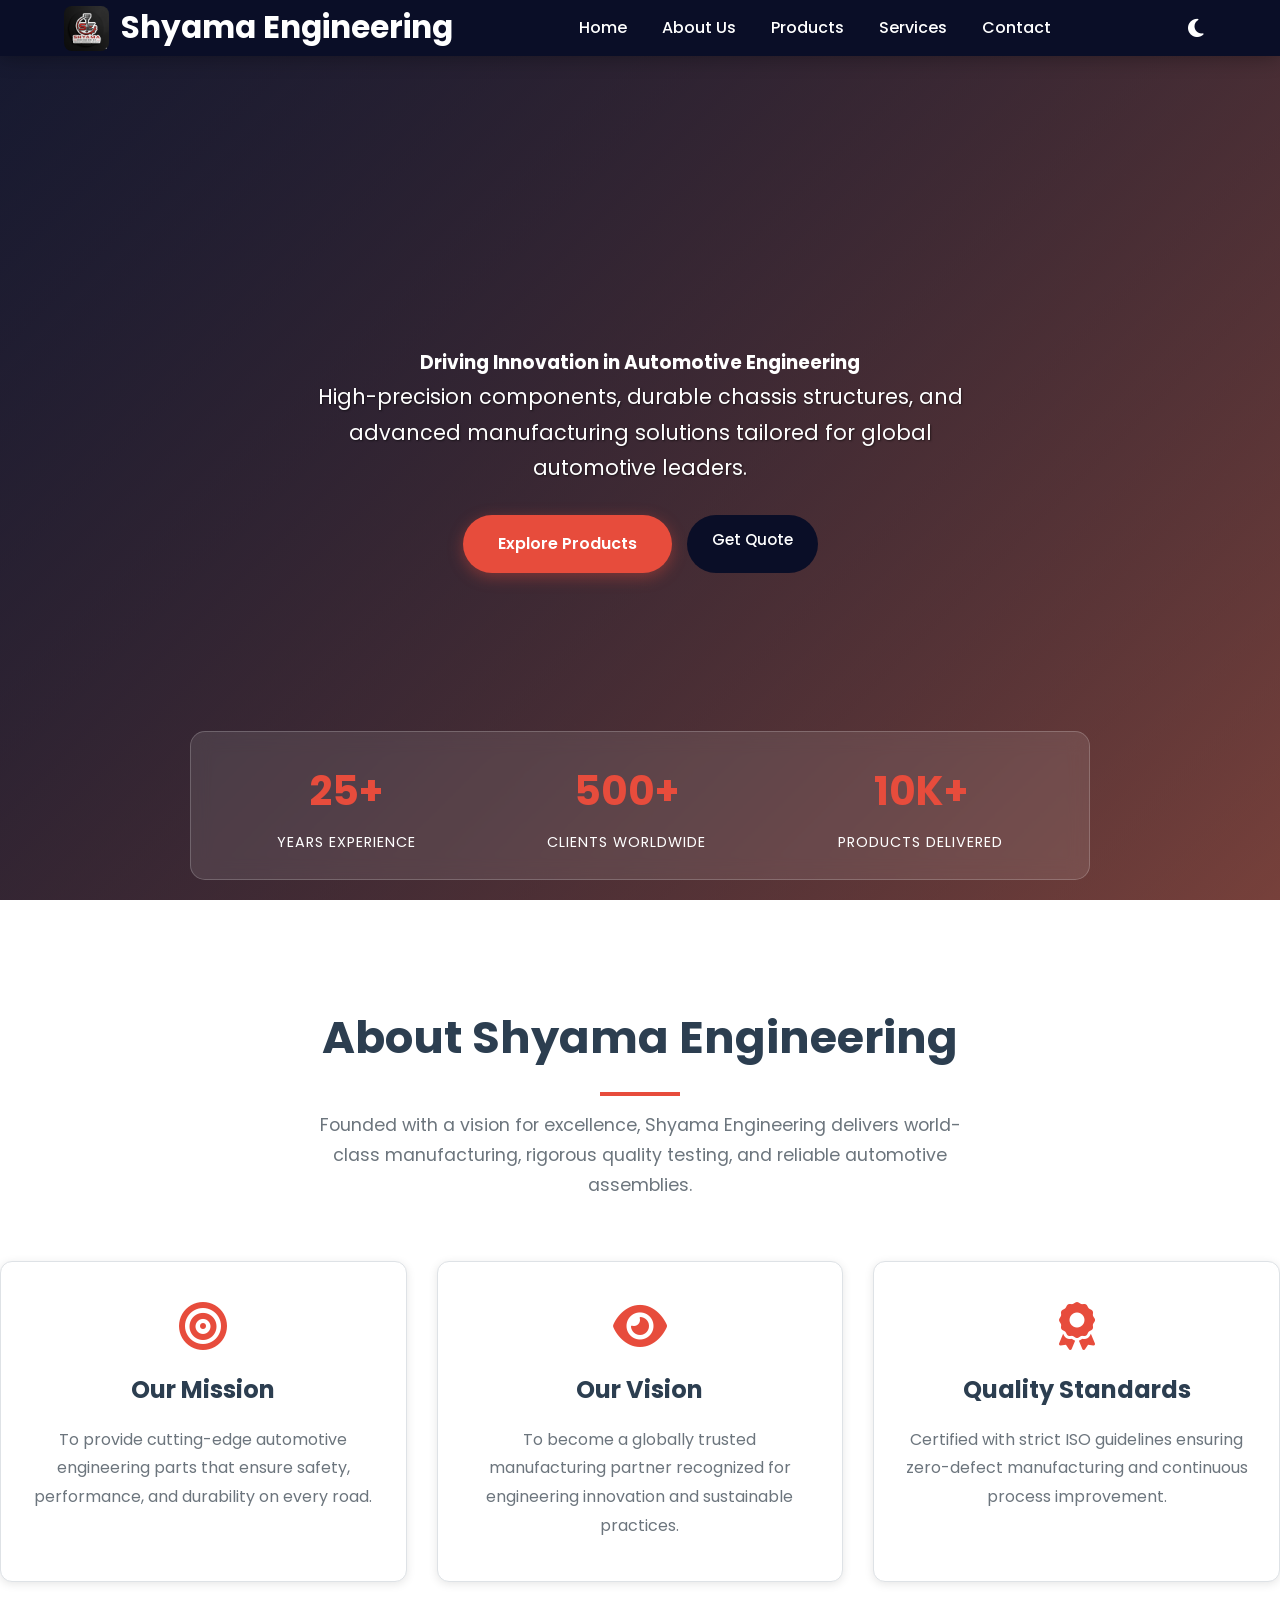
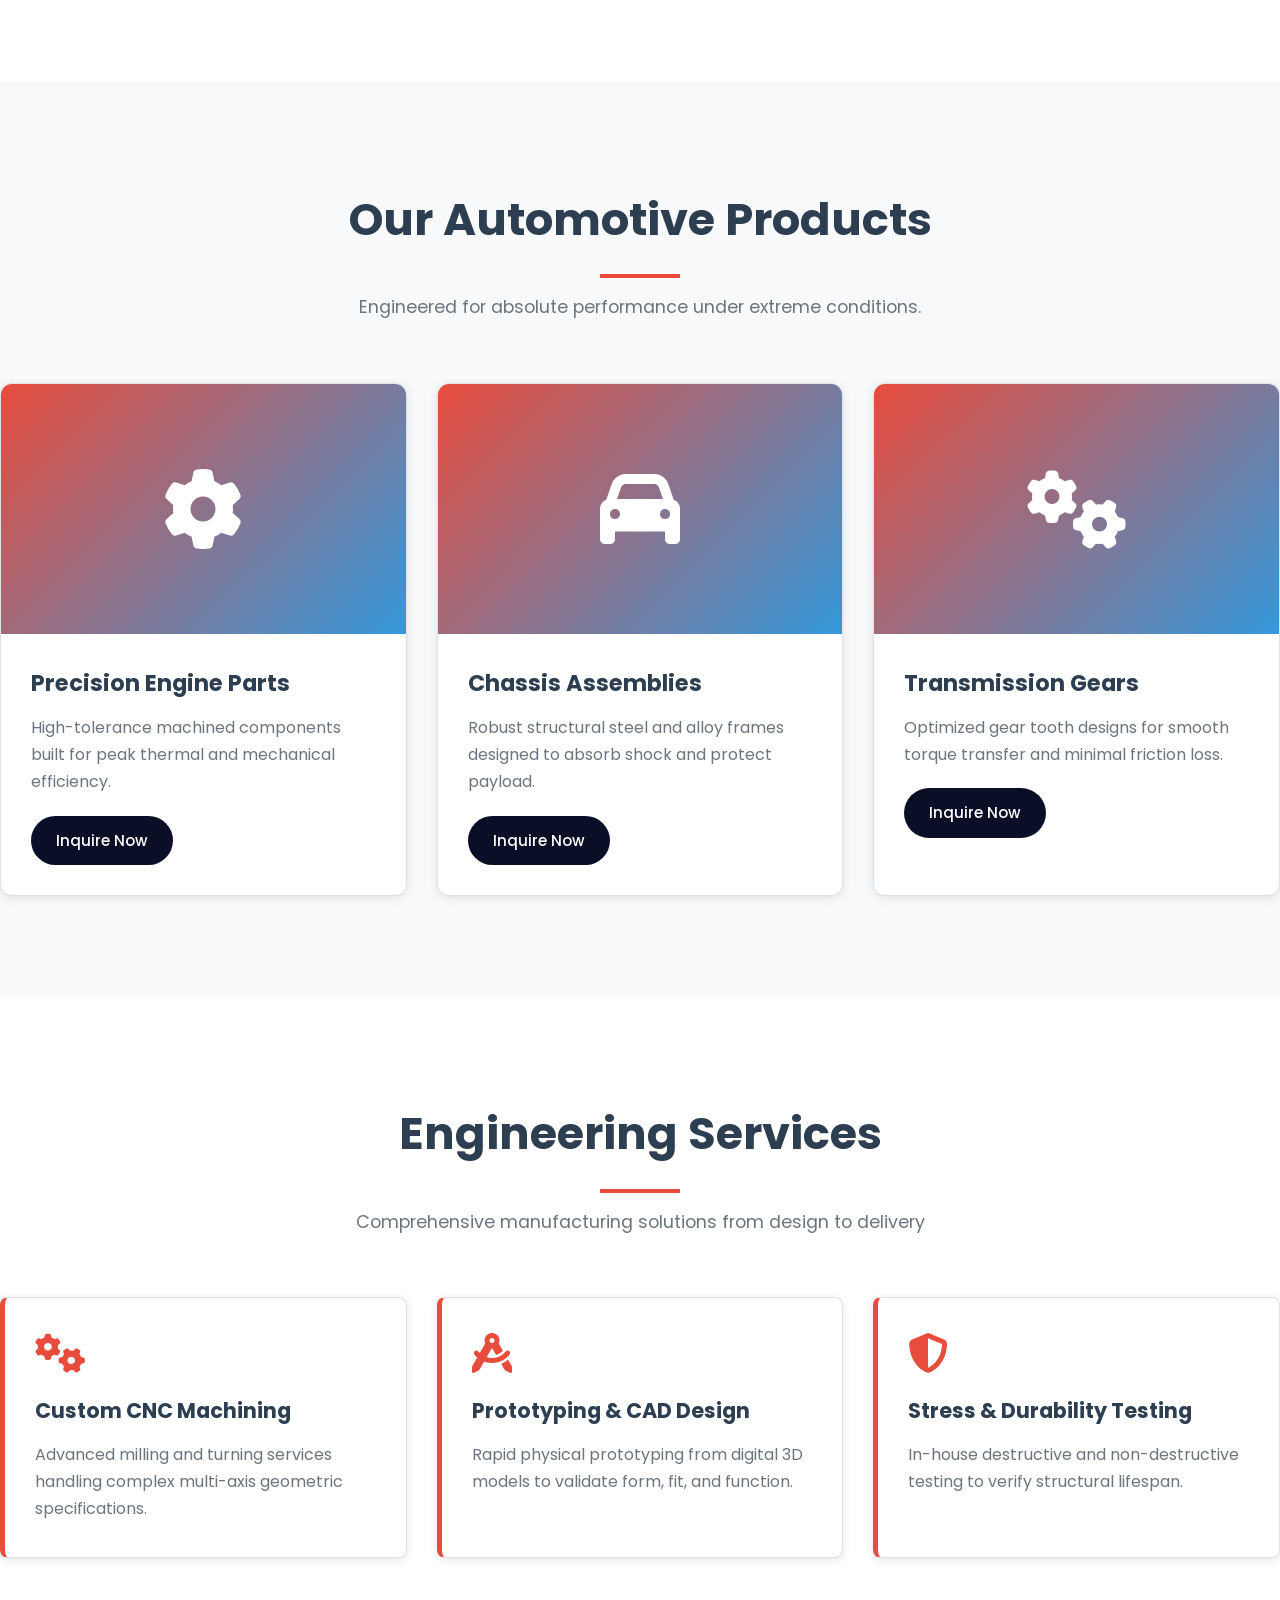
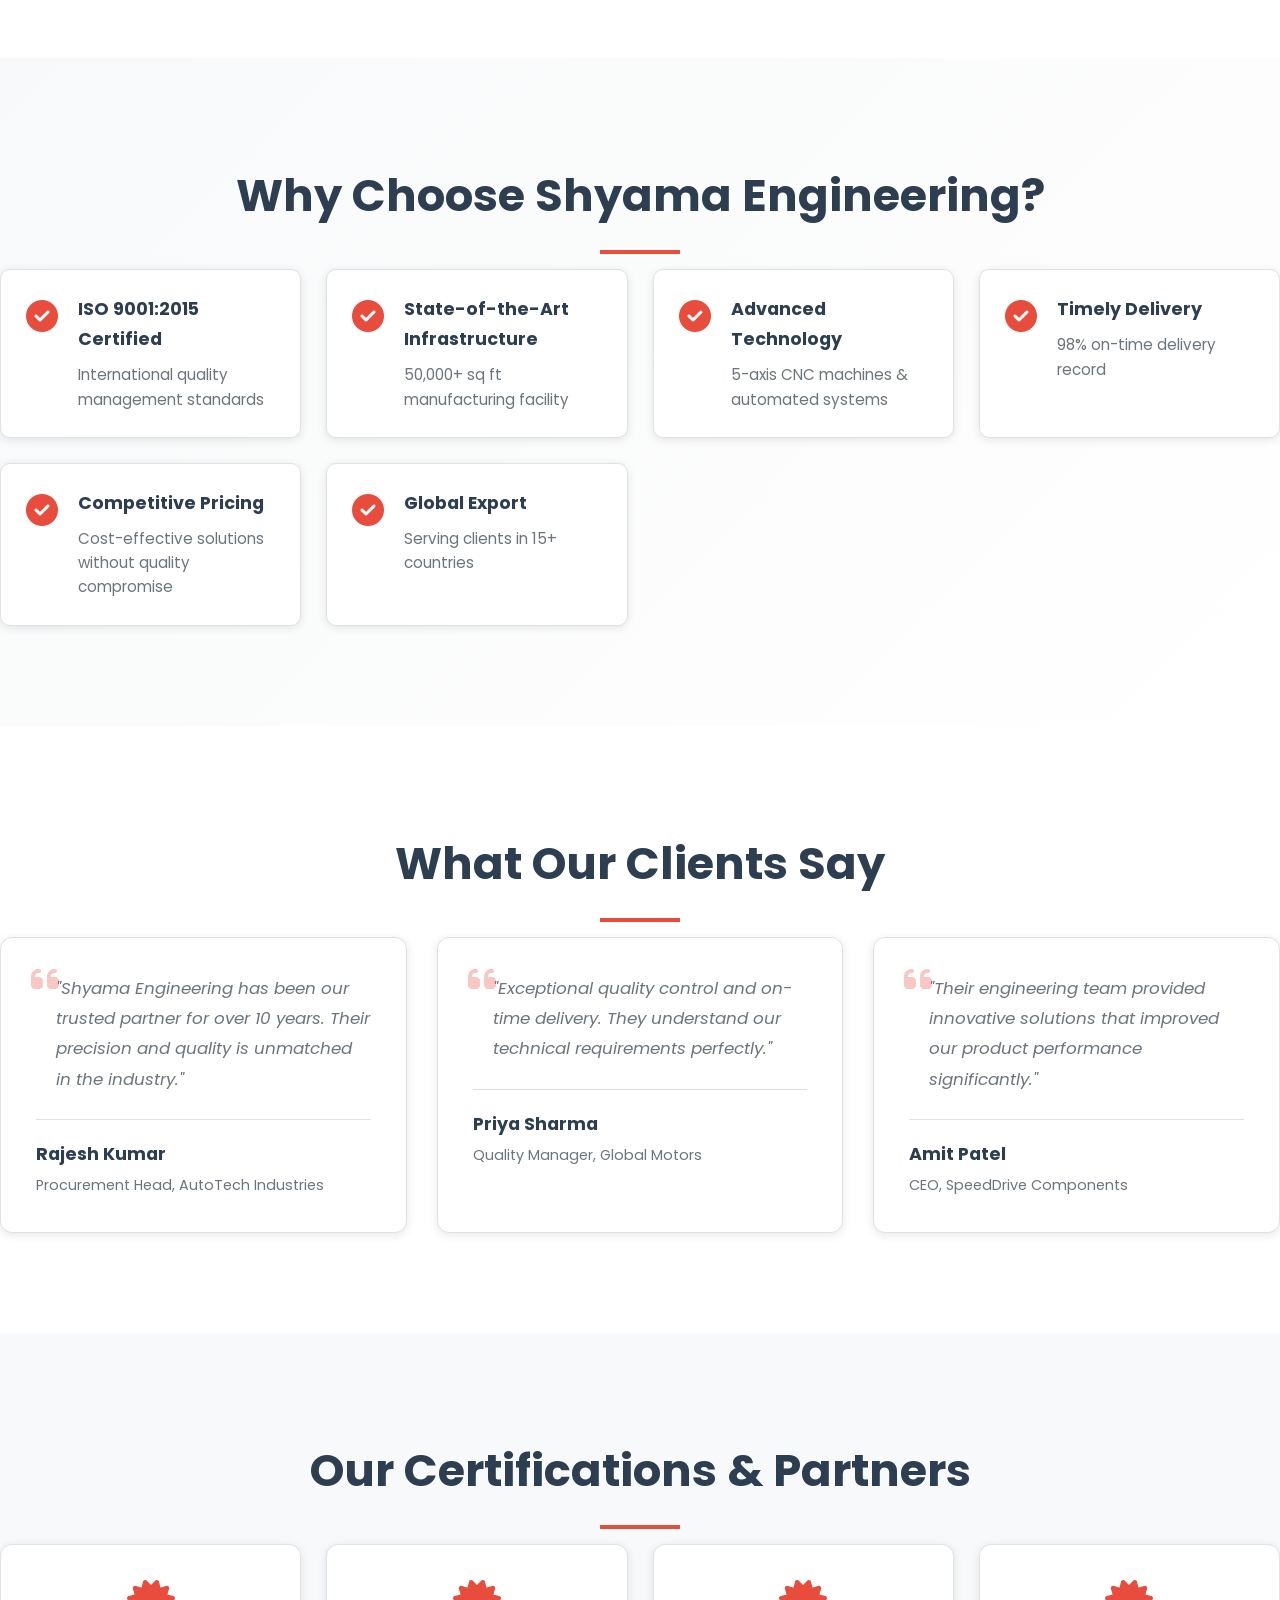
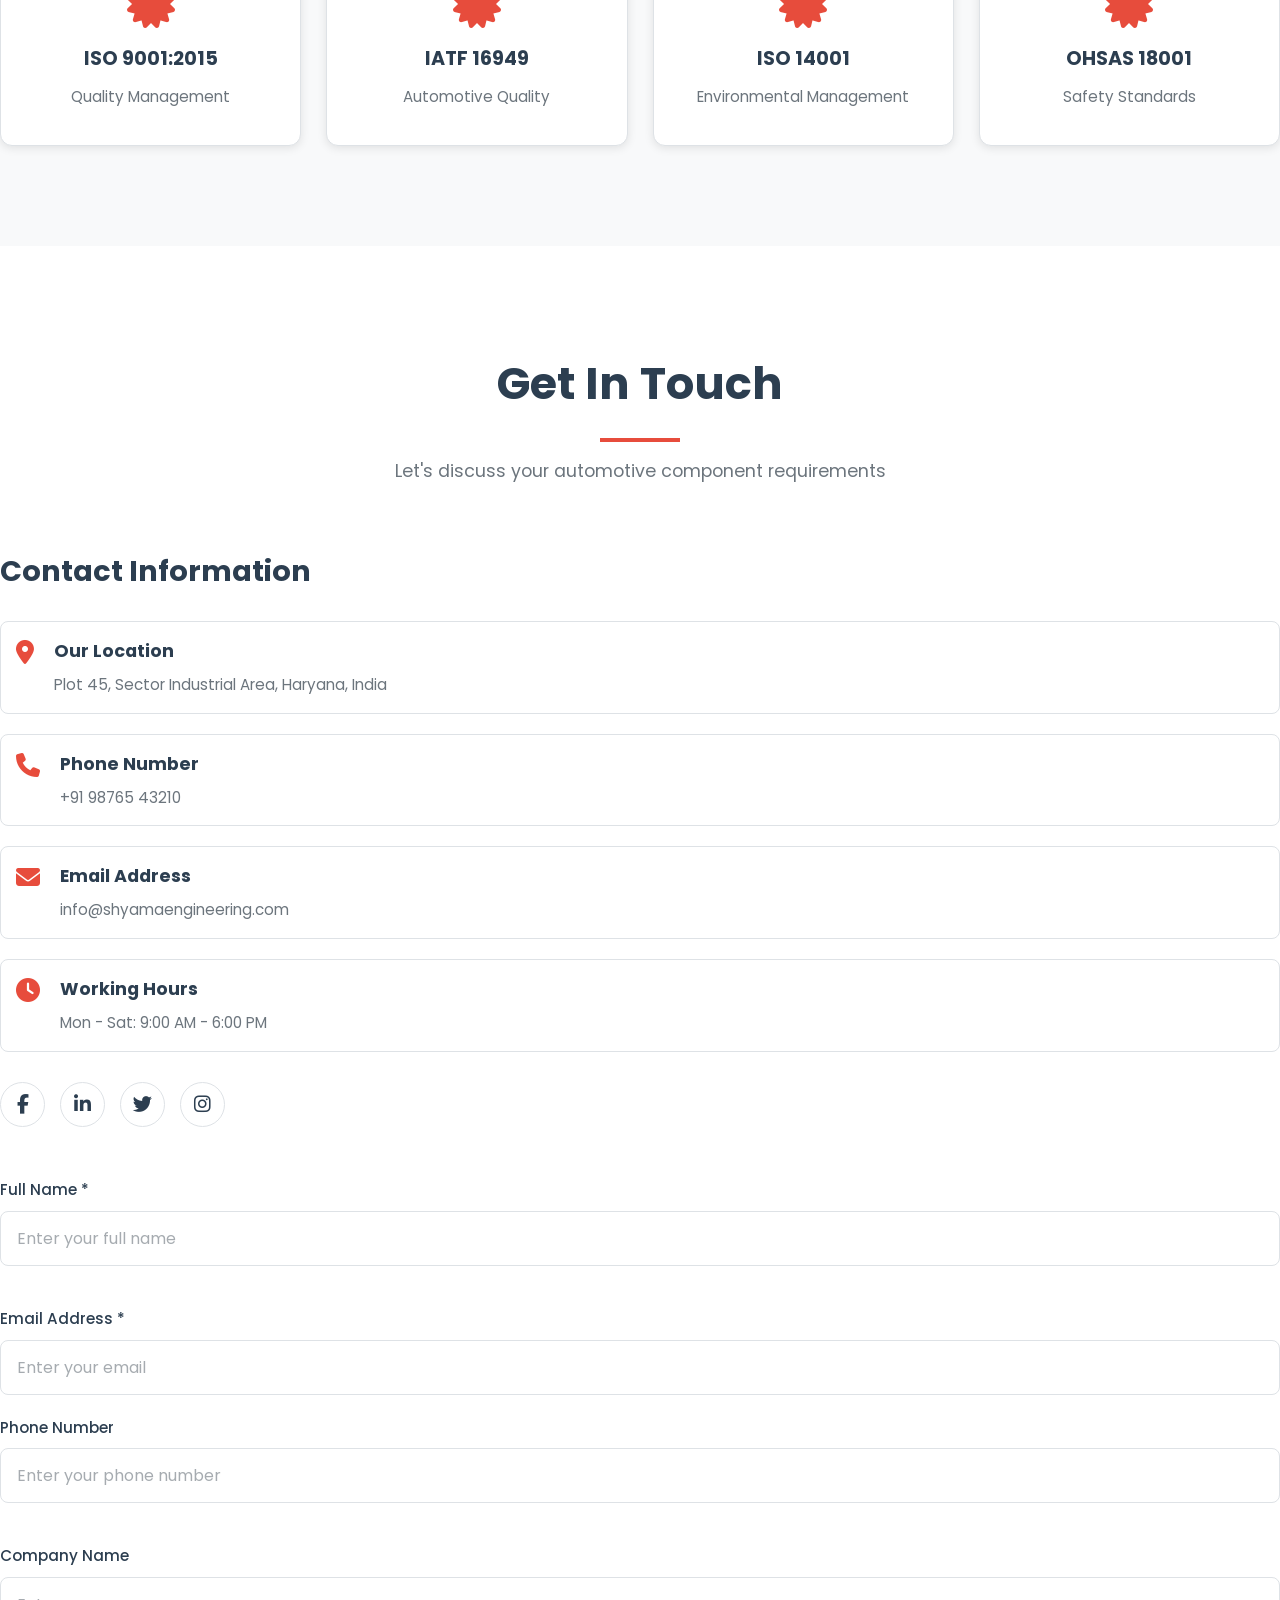
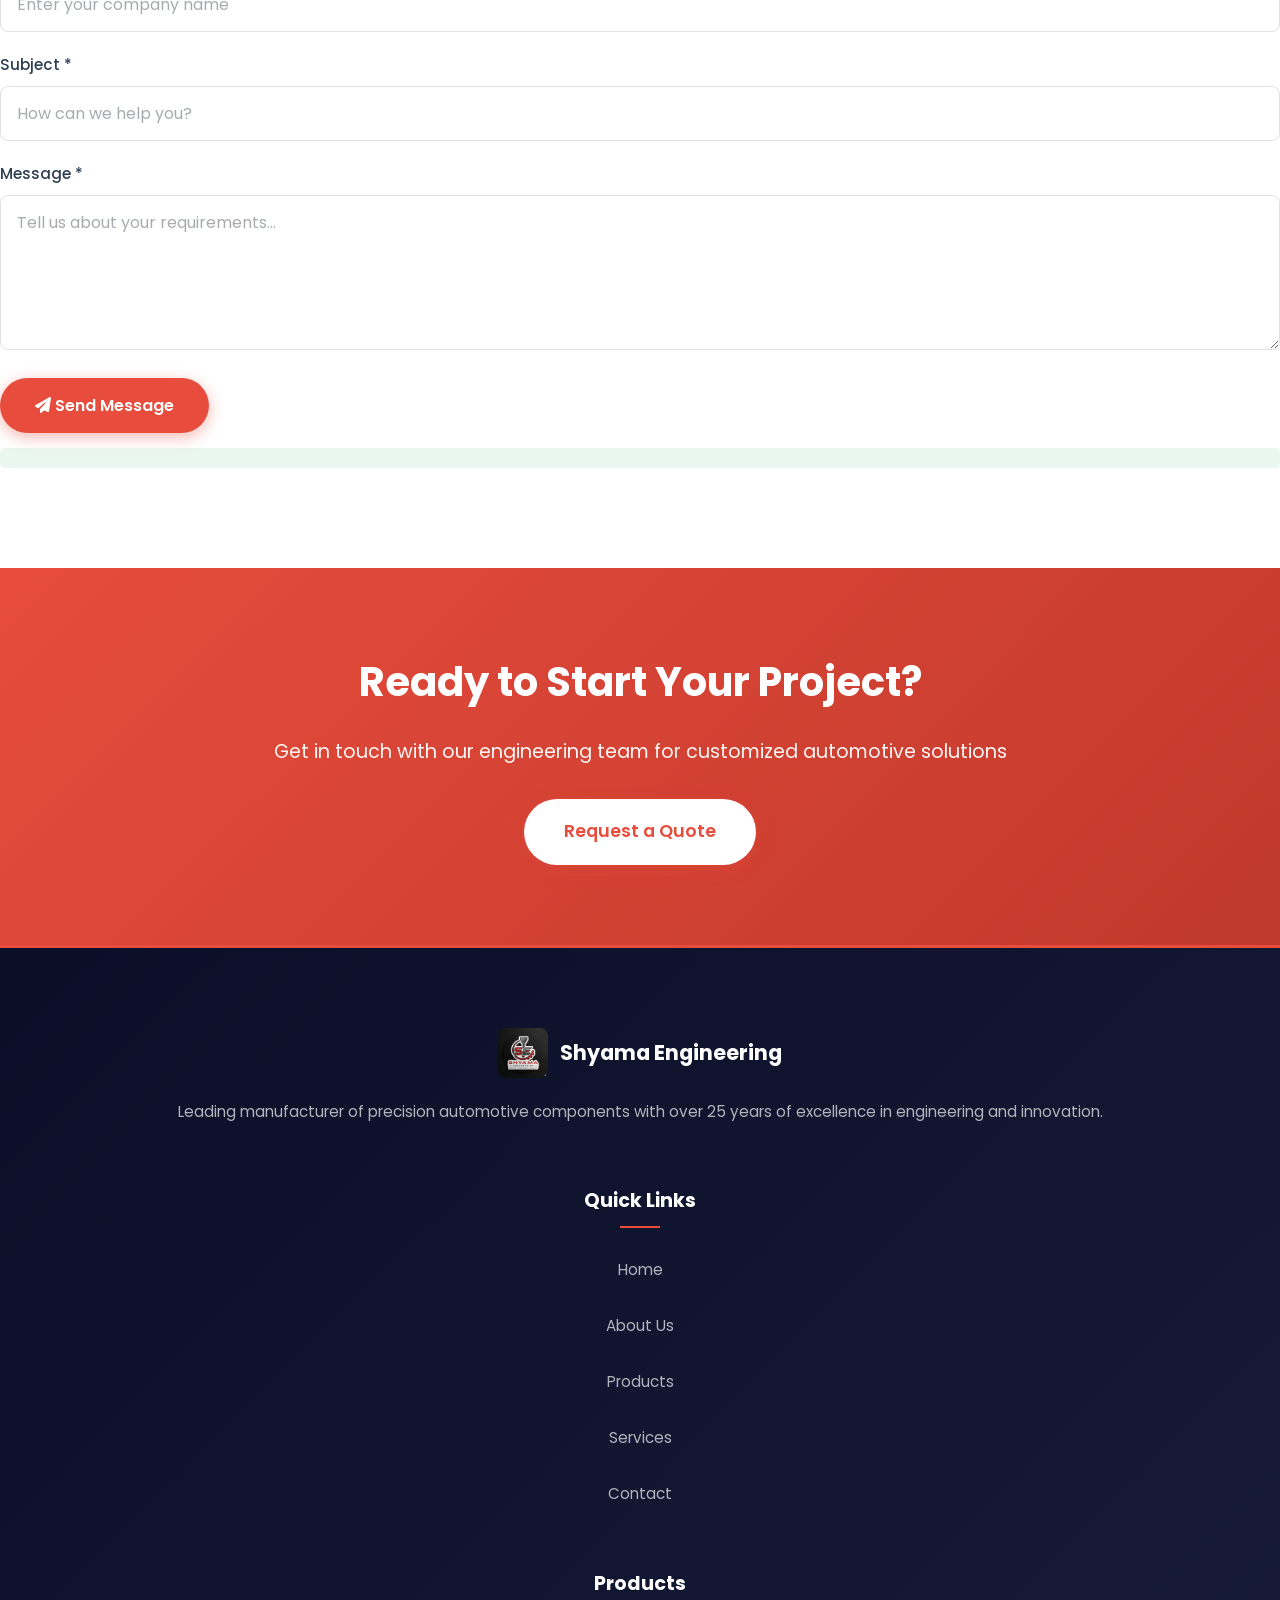
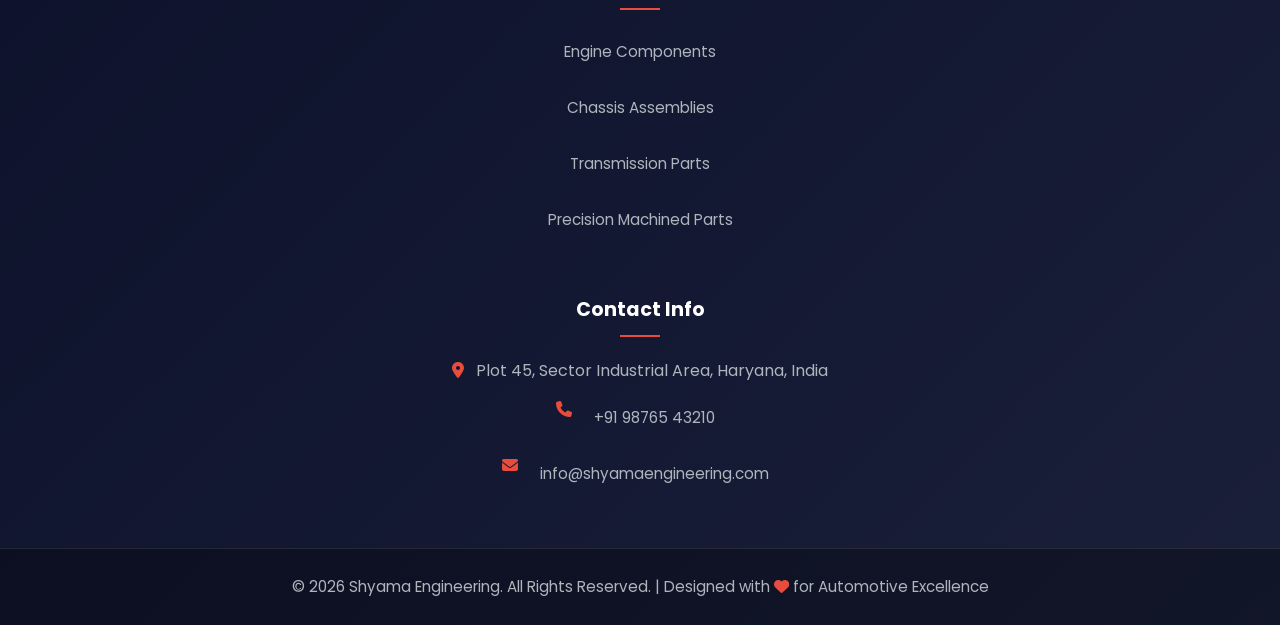
==== commit acff1415: "company" ====
--- a/index.html
+++ b/index.html
@@ -53,7 +53,7 @@
     <section id="home" class="hero">
         <div class="hero-overlay"></div>
         <div class="hero-content">
-            <h1>Driving Innovation in Automotive Engineering</h1>
+            <h3>Driving Innovation in Automotive Engineering</h3>
             <p>High-precision components, durable chassis structures, and advanced manufacturing solutions tailored for global automotive leaders.</p>
             <div class="hero-buttons">
                 <a href="products.html" class="btn-primary">Explore Products</a>
--- a/shyama.css
+++ b/shyama.css
@@ -15,6 +15,13 @@
     --accent-color: #3498db;
     --shadow: 0 2px 10px rgba(0,0,0,0.1);
     --shadow-hover: 0 5px 20px rgba(0,0,0,0.15);
+    
+    /* Responsive spacing variables */
+    --section-padding-mobile: 60px 0;
+    --section-padding-tablet: 80px 0;
+    --section-padding-desktop: 100px 0;
+    --container-padding-mobile: 20px;
+    --container-padding-tablet: 40px;
 }
 
 /* --- Dark Theme Variables --- */
@@ -45,28 +52,61 @@
     color: var(--text-color); 
     line-height: 1.7; 
     overflow-x: hidden;
+    -webkit-font-smoothing: antialiased;
+    -moz-osx-font-smoothing: grayscale;
 }
 
 .bg-light { background-color: var(--bg-light); }
-.section-padding { padding: 100px 0; }
-.container { width: 85%; max-width: 1200px; margin: auto; }
-.section-title { text-align: center; font-size: 2.8rem; margin-bottom: 15px; font-weight: 700; color: var(--text-color); position: relative; padding-bottom: 20px; }
-.section-title::after { content: ''; position: absolute; bottom: 0; left: 50%; transform: translateX(-50%); width: 80px; height: 4px; background: var(--primary-color); }
-.section-desc { text-align: center; color: var(--text-light); margin-bottom: 60px; font-size: 1.1rem; max-width: 700px; margin-left: auto; margin-right: auto; }
+.section-padding { padding: var(--section-padding-mobile); }
+.container { 
+    width: 100%; 
+    max-width: 1200px; 
+    margin: 0 auto; 
+    padding: 0 var(--container-padding-mobile);
+}
+.section-title { 
+    text-align: center; 
+    font-size: clamp(1.8rem, 5vw, 2.8rem); 
+    margin-bottom: 15px; 
+    font-weight: 700; 
+    color: var(--text-color); 
+    position: relative; 
+    padding-bottom: 20px;
+}
+.section-title::after { 
+    content: ''; 
+    position: absolute; 
+    bottom: 0; 
+    left: 50%; 
+    transform: translateX(-50%); 
+    width: 80px; 
+    height: 4px; 
+    background: var(--primary-color); 
+}
+.section-desc { 
+    text-align: center; 
+    color: var(--text-light); 
+    margin-bottom: 40px; 
+    font-size: clamp(0.95rem, 2.5vw, 1.1rem); 
+    max-width: 700px; 
+    margin-left: auto; 
+    margin-right: auto; 
+    padding: 0 var(--container-padding-mobile);
+}
 
 /* --- Logo & Navigation --- */
 .logo-link {
     display: flex;
     align-items: center;
-    gap: 12px;
+    gap: clamp(8px, 2vw, 12px);
     text-decoration: none;
     color: #fff;
     font-weight: 700;
-    font-size: 1.3rem;
+    font-size: clamp(1rem, 3vw, 1.3rem);
 }
 
 .nav-logo {
-    height: 45px;
+    height: clamp(35px, 6vw, 45px);
     width: auto;
     border-radius: 8px;
 }
@@ -79,24 +119,27 @@
     display: flex; 
     justify-content: space-between; 
     align-items: center; 
-    padding: 18px 8%; 
+    padding: 10px 5%; 
     background: var(--navbar-bg); 
     color: #fff; 
     z-index: 1000; 
     box-shadow: 0 2px 20px rgba(0,0,0,0.3);
     transition: all 0.3s ease;
+    min-height: 56px;
+    height: 10px;
 }
 
 .navbar.scrolled {
-    padding: 12px 8%;
+    padding: 8px 5%;
     background: rgba(10, 14, 39, 0.95);
     backdrop-filter: blur(10px);
+    min-height: 52px;
 }
 
 .nav-links { 
     list-style: none; 
     display: flex; 
-    gap: 35px; 
+    gap: clamp(15px, 3vw, 35px); 
     align-items: center; 
 }
 
@@ -107,6 +150,8 @@
     transition: all 0.3s; 
     position: relative;
     padding: 5px 0;
+    font-size: clamp(0.9rem, 2vw, 1rem);
+    white-space: nowrap;
 }
 
 .nav-links a::after {
@@ -133,7 +178,7 @@
 .nav-actions { 
     display: flex; 
     align-items: center; 
-    gap: 20px; 
+    gap: clamp(10px, 2vw, 20px); 
 }
 
 /* Theme Button */
@@ -141,11 +186,16 @@
     background: none; 
     border: none; 
     color: #fff; 
-    font-size: 1.3rem; 
+    font-size: clamp(1.1rem, 3vw, 1.3rem); 
     cursor: pointer; 
-    padding: 8px;
+    padding: clamp(6px, 1.5vw, 8px);
     border-radius: 50%;
     transition: all 0.3s ease;
+    min-width: 40px;
+    min-height: 40px;
+    display: flex;
+    align-items: center;
+    justify-content: center;
 }
 
 .theme-btn:hover { 
@@ -162,11 +212,17 @@
     background: none;
     border: none;
     padding: 5px;
+    min-width: 44px;
+    min-height: 44px;
+    flex-direction: column;
+    justify-content: center;
+    align-items: center;
+    gap: 5px;
 }
 
 .menu-toggle span {
     display: block;
-    width: 25px;
+    width: clamp(22px, 5vw, 25px);
     height: 3px;
     background: #fff;
     margin: 5px 0;
@@ -189,16 +245,68 @@
 /* --- Hero Section --- */
 .hero { 
     height: 100vh; 
-    min-height: 700px;
+    min-height: 600px;
+    max-height: 900px;
     background: linear-gradient(135deg, rgba(10, 14, 39, 0.85), rgba(231, 76, 60, 0.7)), url('https://images.unsplash.com/photo-1580273916550-e323be2ae537?w=1920') center/cover no-repeat; 
     display: flex; 
     align-items: center; 
     justify-content: center; 
     text-align: center; 
     color: #fff; 
-    padding: 0 20px;
+    padding: 100px 20px 80px;
     position: relative;
     overflow: hidden;
+}
+
+/* Hero section bottom spacing for mobile */
+@media(max-width: 768px) {
+    .hero {
+        padding: 100px 20px 120px;
+        min-height: 100vh;
+        min-height: 100dvh; /* Dynamic viewport height for mobile browsers */
+        display: flex;
+        flex-direction: column;
+        justify-content: center;
+    }
+    
+    .hero-content {
+        flex: 0 0 auto;
+        margin-bottom: 20px;
+    }
+    
+    .hero-stats {
+        position: relative;
+        flex: 0 0 auto;
+        margin-top: auto;
+        margin-bottom: 0;
+    }
+}
+
+@media(max-width: 480px) {
+    .hero {
+        padding: 80px 15px 100px;
+        min-height: 100vh;
+        min-height: 100dvh;
+    }
+    
+    .hero-content h1 {
+        font-size: 1.8rem;
+    }
+    
+    .hero-content p {
+        font-size: 0.95rem;
+        margin-bottom: 20px;
+    }
+    
+    .hero-buttons {
+        gap: 10px;
+    }
+    
+    .btn-primary,
+    .btn-secondary {
+        width: 100%;
+        max-width: 280px;
+    }
 }
 
 .hero::before {
@@ -231,32 +339,34 @@
 }
 
 .hero-content h1 { 
-    font-size: 4rem; 
-    margin-bottom: 25px; 
+    font-size: clamp(2rem, 6vw, 4rem); 
+    margin-bottom: 20px; 
     font-weight: 700;
     text-shadow: 2px 2px 4px rgba(0,0,0,0.5);
     line-height: 1.2;
 }
 
 .hero-content p { 
-    font-size: 1.3rem; 
+    font-size: clamp(1rem, 2.5vw, 1.3rem); 
     max-width: 750px; 
-    margin: 0 auto 40px; 
+    margin: 0 auto 30px; 
     color: #fff; 
     text-shadow: 1px 1px 2px rgba(0,0,0,0.5);
+    padding: 0 var(--container-padding-mobile);
 }
 
 .hero-buttons {
     display: flex;
-    gap: 20px;
+    gap: 15px;
     justify-content: center;
     flex-wrap: wrap;
+    padding: 0 var(--container-padding-mobile);
 }
 
 .btn-primary { 
     background: var(--primary-color); 
     color: #fff; 
-    padding: 15px 35px; 
+    padding: clamp(12px, 2.5vw, 15px) clamp(20px, 4vw, 35px); 
     border-radius: 50px; 
     text-decoration: none; 
     font-weight: 600; 
@@ -265,7 +375,9 @@
     transition: all 0.3s; 
     display: inline-block;
     box-shadow: 0 4px 15px rgba(231, 76, 60, 0.4);
-    font-size: 1rem;
+    font-size: clamp(0.9rem, 2vw, 1rem);
+    min-height: 48px;
+    touch-action: manipulation;
 }
 
 .btn-primary:hover { 
@@ -277,7 +389,7 @@
 .btn-secondary { 
     background: transparent; 
     color: #fff; 
-    padding: 15px 35px; 
+    padding: clamp(12px, 2.5vw, 15px) clamp(20px, 4vw, 35px); 
     border-radius: 50px; 
     text-decoration: none; 
     font-weight: 600; 
@@ -285,7 +397,9 @@
     cursor: pointer; 
     transition: all 0.3s; 
     display: inline-block;
-    font-size: 1rem;
+    font-size: clamp(0.9rem, 2vw, 1rem);
+    min-height: 48px;
+    touch-action: manipulation;
 }
 
 .btn-secondary:hover { 
@@ -296,17 +410,34 @@
 
 .hero-stats {
     position: absolute;
-    bottom: 50px;
+    bottom: 20px;
     left: 50%;
     transform: translateX(-50%);
     display: flex;
-    gap: 60px;
+    gap: clamp(20px, 5vw, 60px);
     z-index: 2;
     background: rgba(255, 255, 255, 0.1);
     backdrop-filter: blur(10px);
-    padding: 25px 50px;
+    padding: clamp(15px, 3vw, 25px) clamp(20px, 4vw, 50px);
     border-radius: 15px;
     border: 1px solid rgba(255, 255, 255, 0.2);
+    width: calc(100% - 40px);
+    max-width: 900px;
+    justify-content: space-around;
+    flex-wrap: wrap;
+}
+
+/* Mobile hero stats - inline with content */
+@media(max-width: 768px) {
+    .hero-stats {
+        position: relative;
+        bottom: auto;
+        left: auto;
+        transform: none;
+        margin: 30px auto 0;
+        width: 100%;
+        max-width: 500px;
+    }
 }
 
 .stat-item {
@@ -315,14 +446,14 @@
 }
 
 .stat-item h3 {
-    font-size: 2.5rem;
+    font-size: clamp(1.5rem, 4vw, 2.5rem);
     font-weight: 700;
     margin-bottom: 5px;
     color: var(--primary-color);
 }
 
 .stat-item p {
-    font-size: 0.9rem;
+    font-size: clamp(0.7rem, 1.5vw, 0.9rem);
     text-transform: uppercase;
     letter-spacing: 1px;
 }
@@ -330,13 +461,13 @@
 /* --- About Section --- */
 .about-grid { 
     display: grid; 
-    grid-template-columns: repeat(auto-fit, minmax(300px, 1fr)); 
-    gap: 30px; 
+    grid-template-columns: repeat(auto-fit, minmax(min(100%, 280px), 1fr)); 
+    gap: clamp(20px, 3vw, 30px); 
 }
 
 .about-card { 
     background: var(--card-bg); 
-    padding: 40px 30px; 
+    padding: clamp(25px, 4vw, 40px) clamp(20px, 3vw, 30px); 
     text-align: center; 
     border-radius: 12px; 
     box-shadow: var(--shadow);
@@ -350,14 +481,14 @@
 }
 
 .about-card i { 
-    font-size: 3rem; 
+    font-size: clamp(2rem, 5vw, 3rem); 
     color: var(--primary-color); 
     margin-bottom: 20px;
     display: block;
 }
 
 .about-card h3 {
-    font-size: 1.5rem;
+    font-size: clamp(1.2rem, 3vw, 1.5rem);
     margin-bottom: 15px;
     color: var(--text-color);
 }
@@ -370,8 +501,8 @@
 /* --- Products Section --- */
 .product-grid { 
     display: grid; 
-    grid-template-columns: repeat(auto-fit, minmax(320px, 1fr)); 
-    gap: 30px; 
+    grid-template-columns: repeat(auto-fit, minmax(min(100%, 280px), 1fr)); 
+    gap: clamp(20px, 3vw, 30px); 
 }
 
 .product-card { 
@@ -390,22 +521,22 @@
 
 .product-image {
     width: 100%;
-    height: 250px;
+    height: clamp(200px, 30vw, 250px);
     background: linear-gradient(135deg, var(--primary-color), var(--accent-color));
     display: flex;
     align-items: center;
     justify-content: center;
-    font-size: 5rem;
+    font-size: clamp(3rem, 8vw, 5rem);
     color: #fff;
 }
 
 .product-info { 
-    padding: 30px; 
+    padding: clamp(20px, 3vw, 30px); 
 }
 
 .product-info h3 { 
     margin-bottom: 12px; 
-    font-size: 1.4rem;
+    font-size: clamp(1.1rem, 2.5vw, 1.4rem);
     color: var(--text-color);
 }
 
@@ -426,6 +557,8 @@
     text-decoration: none;
     display: inline-block;
     font-weight: 500;
+    font-size: clamp(0.85rem, 2vw, 0.95rem);
+    min-height: 44px;
 }
 
 .btn-secondary:hover { 
@@ -437,13 +570,13 @@
 /* --- Services Section --- */
 .services-grid { 
     display: grid; 
-    grid-template-columns: repeat(auto-fit, minmax(300px, 1fr)); 
-    gap: 30px; 
+    grid-template-columns: repeat(auto-fit, minmax(min(100%, 280px), 1fr)); 
+    gap: clamp(20px, 3vw, 30px); 
 }
 
 .service-box { 
     background: var(--card-bg); 
-    padding: 35px 30px; 
+    padding: clamp(25px, 4vw, 35px) clamp(20px, 3vw, 30px); 
     border-left: 5px solid var(--primary-color); 
     box-shadow: var(--shadow);
     border-top: 1px solid var(--border-color);
@@ -459,14 +592,14 @@
 }
 
 .service-box i { 
-    font-size: 2.5rem; 
+    font-size: clamp(2rem, 5vw, 2.5rem); 
     color: var(--primary-color); 
     margin-bottom: 20px;
     display: block;
 }
 
 .service-box h3 {
-    font-size: 1.3rem;
+    font-size: clamp(1.1rem, 2.5vw, 1.3rem);
     margin-bottom: 12px;
     color: var(--text-color);
 }
@@ -483,15 +616,15 @@
 
 .features-grid {
     display: grid;
-    grid-template-columns: repeat(auto-fit, minmax(280px, 1fr));
-    gap: 25px;
+    grid-template-columns: repeat(auto-fit, minmax(min(100%, 250px), 1fr));
+    gap: clamp(15px, 2.5vw, 25px);
 }
 
 .feature-item {
     display: flex;
     align-items: flex-start;
-    gap: 20px;
-    padding: 25px;
+    gap: clamp(12px, 2vw, 20px);
+    padding: clamp(20px, 3vw, 25px);
     background: var(--card-bg);
     border-radius: 10px;
     box-shadow: var(--shadow);
@@ -506,21 +639,21 @@
 }
 
 .feature-item i {
-    font-size: 2rem;
+    font-size: clamp(1.5rem, 4vw, 2rem);
     color: var(--primary-color);
     flex-shrink: 0;
     margin-top: 5px;
 }
 
 .feature-item h4 {
-    font-size: 1.1rem;
+    font-size: clamp(1rem, 2.2vw, 1.1rem);
     margin-bottom: 8px;
     color: var(--text-color);
 }
 
 .feature-item p {
     color: var(--text-light);
-    font-size: 0.95rem;
+    font-size: clamp(0.85rem, 2vw, 0.95rem);
     line-height: 1.6;
     margin: 0;
 }
@@ -528,13 +661,13 @@
 /* --- Testimonials Section --- */
 .testimonials-grid {
     display: grid;
-    grid-template-columns: repeat(auto-fit, minmax(320px, 1fr));
-    gap: 30px;
+    grid-template-columns: repeat(auto-fit, minmax(min(100%, 280px), 1fr));
+    gap: clamp(20px, 3vw, 30px);
 }
 
 .testimonial-card {
     background: var(--card-bg);
-    padding: 35px;
+    padding: clamp(25px, 4vw, 35px);
     border-radius: 12px;
     box-shadow: var(--shadow);
     border: 1px solid var(--border-color);
@@ -566,7 +699,7 @@
     color: var(--text-light);
     font-style: italic;
     line-height: 1.8;
-    font-size: 1.05rem;
+    font-size: clamp(0.95rem, 2.2vw, 1.05rem);
 }
 
 .testimonial-author {
@@ -588,30 +721,31 @@
     color: #fff;
     font-weight: 700;
     font-size: 1.2rem;
+    flex-shrink: 0;
 }
 
 .author-info h4 {
     color: var(--text-color);
     margin-bottom: 3px;
-    font-size: 1.1rem;
+    font-size: clamp(1rem, 2.2vw, 1.1rem);
 }
 
 .author-info p {
     color: var(--text-light);
-    font-size: 0.9rem;
+    font-size: clamp(0.85rem, 2vw, 0.9rem);
     margin: 0;
 }
 
 /* --- Certifications Section --- */
 .certifications-grid {
     display: grid;
-    grid-template-columns: repeat(auto-fit, minmax(220px, 1fr));
-    gap: 25px;
+    grid-template-columns: repeat(auto-fit, minmax(min(100%, 200px), 1fr));
+    gap: clamp(15px, 2.5vw, 25px);
 }
 
 .certification-item {
     text-align: center;
-    padding: 35px 25px;
+    padding: clamp(25px, 4vw, 35px) clamp(20px, 3vw, 25px);
     background: var(--card-bg);
     border-radius: 12px;
     box-shadow: var(--shadow);
@@ -626,32 +760,32 @@
 }
 
 .certification-item i {
-    font-size: 3rem;
+    font-size: clamp(2rem, 5vw, 3rem);
     color: var(--primary-color);
     margin-bottom: 15px;
     display: block;
 }
 
 .certification-item h4 {
-    font-size: 1.2rem;
+    font-size: clamp(1rem, 2.2vw, 1.2rem);
     margin-bottom: 8px;
     color: var(--text-color);
 }
 
 .certification-item p {
     color: var(--text-light);
-    font-size: 0.95rem;
+    font-size: clamp(0.85rem, 2vw, 0.95rem);
 }
 
 /* --- Contact Section --- */
 .contact-wrapper { 
     display: grid; 
-    grid-template-columns: 1fr 1.5fr; 
-    gap: 50px; 
+    grid-template-columns: 1fr; 
+    gap: clamp(30px, 5vw, 50px); 
 }
 
 .contact-info h3 {
-    font-size: 1.8rem;
+    font-size: clamp(1.5rem, 3.5vw, 1.8rem);
     margin-bottom: 25px;
     color: var(--text-color);
 }
@@ -659,9 +793,9 @@
 .info-item {
     display: flex;
     align-items: flex-start;
-    gap: 20px;
-    margin-bottom: 25px;
-    padding: 15px;
+    gap: clamp(12px, 2vw, 20px);
+    margin-bottom: 20px;
+    padding: clamp(12px, 2vw, 15px);
     background: var(--card-bg);
     border-radius: 8px;
     border: 1px solid var(--border-color);
@@ -674,14 +808,14 @@
 }
 
 .info-item i {
-    font-size: 1.5rem;
+    font-size: clamp(1.2rem, 3vw, 1.5rem);
     color: var(--primary-color);
     flex-shrink: 0;
     margin-top: 3px;
 }
 
 .info-item h4 {
-    font-size: 1.1rem;
+    font-size: clamp(1rem, 2.2vw, 1.1rem);
     margin-bottom: 5px;
     color: var(--text-color);
 }
@@ -690,9 +824,10 @@
 .info-item a {
     color: var(--text-light);
     text-decoration: none;
-    font-size: 0.95rem;
+    font-size: clamp(0.85rem, 2vw, 0.95rem);
     margin: 0;
     transition: color 0.3s;
+    word-break: break-word;
 }
 
 .info-item a:hover {
@@ -703,21 +838,24 @@
     display: flex;
     gap: 15px;
     margin-top: 30px;
+    flex-wrap: wrap;
 }
 
 .social-links a {
     display: flex;
     align-items: center;
     justify-content: center;
-    width: 45px;
-    height: 45px;
+    width: clamp(40px, 10vw, 45px);
+    height: clamp(40px, 10vw, 45px);
     background: var(--card-bg);
     color: var(--text-color);
     border-radius: 50%;
     border: 1px solid var(--border-color);
     text-decoration: none;
     transition: all 0.3s ease;
-    font-size: 1.2rem;
+    font-size: clamp(1rem, 2.5vw, 1.2rem);
+    min-width: 44px;
+    min-height: 44px;
 }
 
 .social-links a:hover {
@@ -729,7 +867,7 @@
 
 .contact-form .form-row {
     display: grid;
-    grid-template-columns: 1fr 1fr;
+    grid-template-columns: 1fr;
     gap: 20px;
 }
 
@@ -748,13 +886,14 @@
 .contact-form input, 
 .contact-form textarea {
     width: 100%; 
-    padding: 14px 16px; 
+    padding: clamp(12px, 2.5vw, 14px) clamp(12px, 2.5vw, 16px); 
     border: 1px solid var(--border-color); 
     border-radius: 8px; 
     background-color: var(--input-bg); 
     color: var(--text-color);
-    font-size: 1rem;
+    font-size: clamp(0.95rem, 2vw, 1rem);
     transition: all 0.3s ease;
+    min-height: 48px;
 }
 
 .contact-form input:focus,
@@ -789,15 +928,16 @@
 }
 
 .cta-content h2 {
-    font-size: 2.5rem;
+    font-size: clamp(1.8rem, 4.5vw, 2.5rem);
     margin-bottom: 20px;
     font-weight: 700;
 }
 
 .cta-content p {
-    font-size: 1.2rem;
+    font-size: clamp(1rem, 2.5vw, 1.2rem);
     margin-bottom: 30px;
     opacity: 0.95;
+    padding: 0 var(--container-padding-mobile);
 }
 
 .cta-section .btn-primary {
@@ -836,14 +976,16 @@
 .modal-content { 
     background: var(--card-bg); 
     color: var(--text-color); 
-    padding: 40px; 
+    padding: clamp(25px, 5vw, 40px); 
     border-radius: 12px; 
-    width: 90%; 
+    width: calc(100% - 40px); 
     max-width: 500px; 
     position: relative; 
     border: 1px solid var(--border-color);
     box-shadow: 0 10px 40px rgba(0,0,0,0.3);
     animation: slideUp 0.3s ease;
+    max-height: 90vh;
+    overflow-y: auto;
 }
 
 .close-btn { 
@@ -860,6 +1002,8 @@
     align-items: center;
     justify-content: center;
     border-radius: 50%;
+    min-width: 44px;
+    min-height: 44px;
 }
 
 .close-btn:hover {
@@ -900,6 +1044,7 @@
     color: var(--text-color);
     font-size: 1rem;
     transition: all 0.3s ease;
+    min-height: 48px;
 }
 
 .modal-content input:focus,
@@ -913,30 +1058,32 @@
 .footer {
     background: linear-gradient(135deg, #0a0e27 0%, #1a1f3a 100%);
     color: #fff;
-    padding: 80px 0 0;
+    padding: clamp(50px, 8vw, 80px) 0 0;
     border-top: 3px solid var(--primary-color);
 }
 
 .footer-grid {
     display: grid;
-    grid-template-columns: 2fr 1fr 1fr 1.5fr;
-    gap: 40px;
-    margin-bottom: 50px;
+    grid-template-columns: 1fr;
+    gap: clamp(25px, 4vw, 40px);
+    margin-bottom: 40px;
 }
 
 .footer-col h4 {
-    font-size: 1.2rem;
+    font-size: clamp(1.1rem, 2.5vw, 1.2rem);
     margin-bottom: 20px;
     color: #fff;
     position: relative;
     padding-bottom: 10px;
+    text-align: center;
 }
 
 .footer-col h4::after {
     content: '';
     position: absolute;
     bottom: 0;
-    left: 0;
+    left: 50%;
+    transform: translateX(-50%);
     width: 40px;
     height: 2px;
     background: var(--primary-color);
@@ -947,16 +1094,17 @@
     align-items: center;
     gap: 12px;
     margin-bottom: 20px;
+    justify-content: center;
 }
 
 .footer-logo img {
-    height: 50px;
+    height: clamp(40px, 8vw, 50px);
     width: auto;
     border-radius: 8px;
 }
 
 .footer-logo h3 {
-    font-size: 1.3rem;
+    font-size: clamp(1.1rem, 2.5vw, 1.3rem);
     color: #fff;
 }
 
@@ -964,6 +1112,8 @@
     color: #adb5bd;
     line-height: 1.8;
     margin-bottom: 20px;
+    font-size: clamp(0.9rem, 2vw, 0.95rem);
+    text-align: center;
 }
 
 .footer-col ul {
@@ -972,13 +1122,19 @@
 
 .footer-col ul li {
     margin-bottom: 12px;
+    text-align: center;
 }
 
 .footer-col ul li a {
     color: #adb5bd;
     text-decoration: none;
     transition: all 0.3s ease;
-    display: inline-block;
+    display: inline-flex;
+    align-items: center;
+    justify-content: center;
+    font-size: clamp(0.9rem, 2vw, 0.95rem);
+    min-height: 44px;
+    padding: 5px 10px;
 }
 
 .footer-col ul li a:hover {
@@ -997,6 +1153,8 @@
     gap: 12px;
     margin-bottom: 15px;
     color: #adb5bd;
+    justify-content: center;
+    text-align: left;
 }
 
 .contact-info-list li i {
@@ -1089,45 +1247,103 @@
 }
 
 /* --- Media Queries --- */
-@media(max-width: 1024px) {
+
+/* Tablet Landscape & Small Desktop */
+@media(min-width: 769px) and (max-width: 1024px) {
+    .section-padding { 
+        padding: var(--section-padding-tablet); 
+    }
+    .container { 
+        padding: 0 var(--container-padding-tablet);
+    }
+    .section-desc {
+        margin-bottom: 50px;
+    }
+    
+    .contact-wrapper {
+        grid-template-columns: 1fr;
+        gap: 40px;
+    }
+    
     .footer-grid {
         grid-template-columns: 1fr 1fr;
     }
-    
-    .hero-content h1 {
-        font-size: 3rem;
-    }
-    
-    .hero-stats {
-        gap: 30px;
-        padding: 20px 30px;
-    }
-    
-    .stat-item h3 {
-        font-size: 2rem;
-    }
-}
-
+}
+
+/* Large Desktop Screens */
+@media(min-width: 1025px) {
+    .section-padding { 
+        padding: var(--section-padding-desktop); 
+    }
+    .container { 
+        padding: 0;
+    }
+    .section-desc {
+        margin-bottom: 60px;
+    }
+}
+
+@media(min-width: 1200px) {
+    .container {
+        max-width: 1320px;
+    }
+}
+
+/* Mobile Devices */
 @media(max-width: 768px) {
     .nav-links { 
         display: none; 
         flex-direction: column; 
         position: absolute; 
-        top: 75px; 
+        top: 100%; 
         left: 0; 
         width: 100%; 
         background: var(--navbar-bg); 
-        padding: 20px; 
+        padding: 15px 10px; 
         text-align: center; 
         box-shadow: 0 5px 10px rgba(0,0,0,0.3);
+        border-top: 1px solid rgba(255,255,255,0.1);
     }
     
     .nav-links.active { 
         display: flex; 
     }
     
+    .nav-links li {
+        margin: 5px 0;
+        width: 100%;
+    }
+    
+    .nav-links a {
+        display: flex;
+        padding: 10px;
+        min-height: 44px;
+        align-items: center;
+        justify-content: center;
+        font-size: 0.95rem;
+    }
+    
     .menu-toggle { 
-        display: block; 
+        display: flex; 
+    }
+    
+    /* Optimize logo for mobile */
+    .logo-link {
+        gap: 6px;
+    }
+    
+    .nav-logo {
+        height: 30px;
+        width: auto;
+    }
+    
+    .logo-link h2 {
+        font-size: 0.9rem;
+        max-width: 130px;
+        overflow: hidden;
+        text-overflow: ellipsis;
+        white-space: nowrap;
+        line-height: 1.2;
     }
     
     .contact-wrapper { 
@@ -1138,24 +1354,36 @@
         grid-template-columns: 1fr;
     }
     
-    .hero-content h1 { 
-        font-size: 2.2rem; 
-    }
-    
-    .hero-content p {
-        font-size: 1.1rem;
-    }
-    
     .hero-stats {
+        flex-direction: row;
+        flex-wrap: wrap;
+        gap: clamp(15px, 3vw, 20px);
+        padding: clamp(15px, 3vw, 20px) clamp(15px, 3vw, 25px);
+        bottom: auto;
+        top: auto;
+        position: relative;
+        margin-top: 30px;
+        width: 100%;
+        max-width: 500px;
+        justify-content: center;
+    }
+    
+    .stat-item {
+        flex: 1 1 calc(50% - 15px);
+        min-width: 120px;
+        display: flex;
         flex-direction: column;
-        gap: 20px;
-        padding: 25px;
-        bottom: 20px;
-        width: 90%;
-    }
-    
-    .section-title {
-        font-size: 2rem;
+        align-items: center;
+        gap: 5px;
+    }
+    
+    .stat-item h3 {
+        margin-bottom: 0;
+    }
+    
+    .stat-item p {
+        text-align: center;
+        font-size: clamp(0.65rem, 1.8vw, 0.85rem);
     }
     
     .footer-grid {
@@ -1163,33 +1391,98 @@
         gap: 30px;
     }
     
-    .cta-content h2 {
-        font-size: 1.8rem;
-    }
-}
-
+    .footer-col h4::after {
+        left: 50%;
+        transform: translateX(-50%);
+    }
+    
+    .footer-col ul li a {
+        justify-content: center;
+    }
+    
+    .contact-info-list li {
+        justify-content: center;
+    }
+}
+
+/* Small Mobile Devices */
 @media(max-width: 480px) {
     .container {
-        width: 95%;
-    }
-    
-    .hero-content h1 {
-        font-size: 1.8rem;
+        width: 100%;
+        padding: 0 12px;
+    }
+    
+    .navbar {
+        padding: 8px 3%;
+        min-height: 52px;
+    }
+    
+    .logo-link {
+        gap: 5px;
+    }
+    
+    .nav-logo {
+        height: 26px;
+    }
+    
+    .logo-link h2 {
+        font-size: 0.85rem;
+        max-width: 100px;
     }
     
     .hero-buttons {
         flex-direction: column;
         align-items: center;
+        width: 100%;
     }
     
     .btn-primary,
     .btn-secondary {
         width: 100%;
-        max-width: 300px;
+        max-width: 100%;
     }
     
     .section-padding {
-        padding: 60px 0;
+        padding: 50px 0;
+    }
+    
+    .modal-content {
+        padding: 20px;
+        width: calc(100% - 30px);
+    }
+    
+    .close-btn {
+        right: 10px;
+        top: 10px;
+        font-size: 1.5rem;
+        width: 30px;
+        height: 30px;
+    }
+}
+
+/* --- Touch Device Optimizations --- */
+@media(hover: none) and (pointer: coarse) {
+    .btn-primary,
+    .btn-secondary,
+    .theme-btn,
+    .menu-toggle,
+    .social-links a,
+    .nav-links a {
+        min-height: 48px;
+        min-width: 48px;
+    }
+    
+    .contact-form input,
+    .contact-form textarea {
+        font-size: 16px; /* Prevents iOS zoom on focus */
+    }
+}
+
+/* --- High DPI Displays --- */
+@media(-webkit-min-device-pixel-ratio: 2), (min-resolution: 192dpi) {
+    .nav-logo,
+    .footer-logo img {
+        image-rendering: -webkit-optimize-contrast;
     }
 }
 
@@ -1233,4 +1526,4 @@
 
 ::-webkit-scrollbar-thumb:hover {
     background: var(--primary-hover);
-}+}
